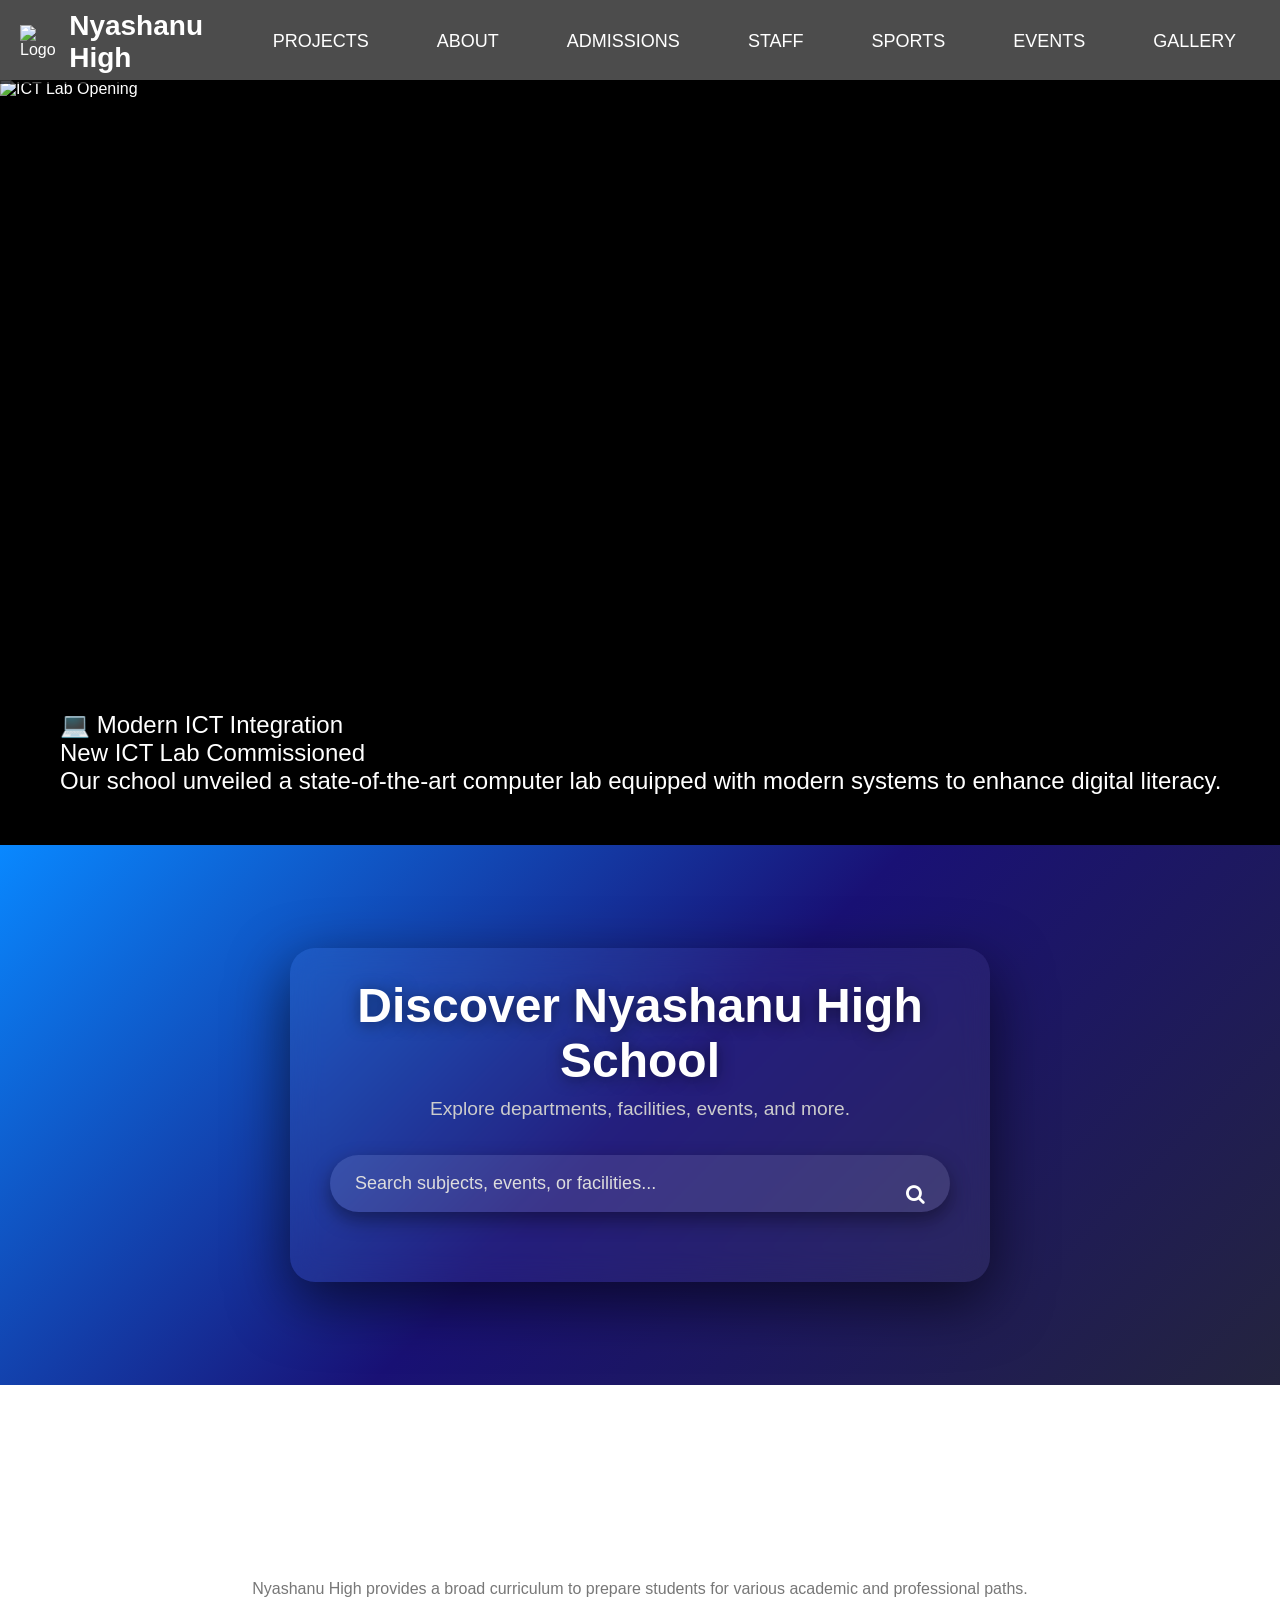
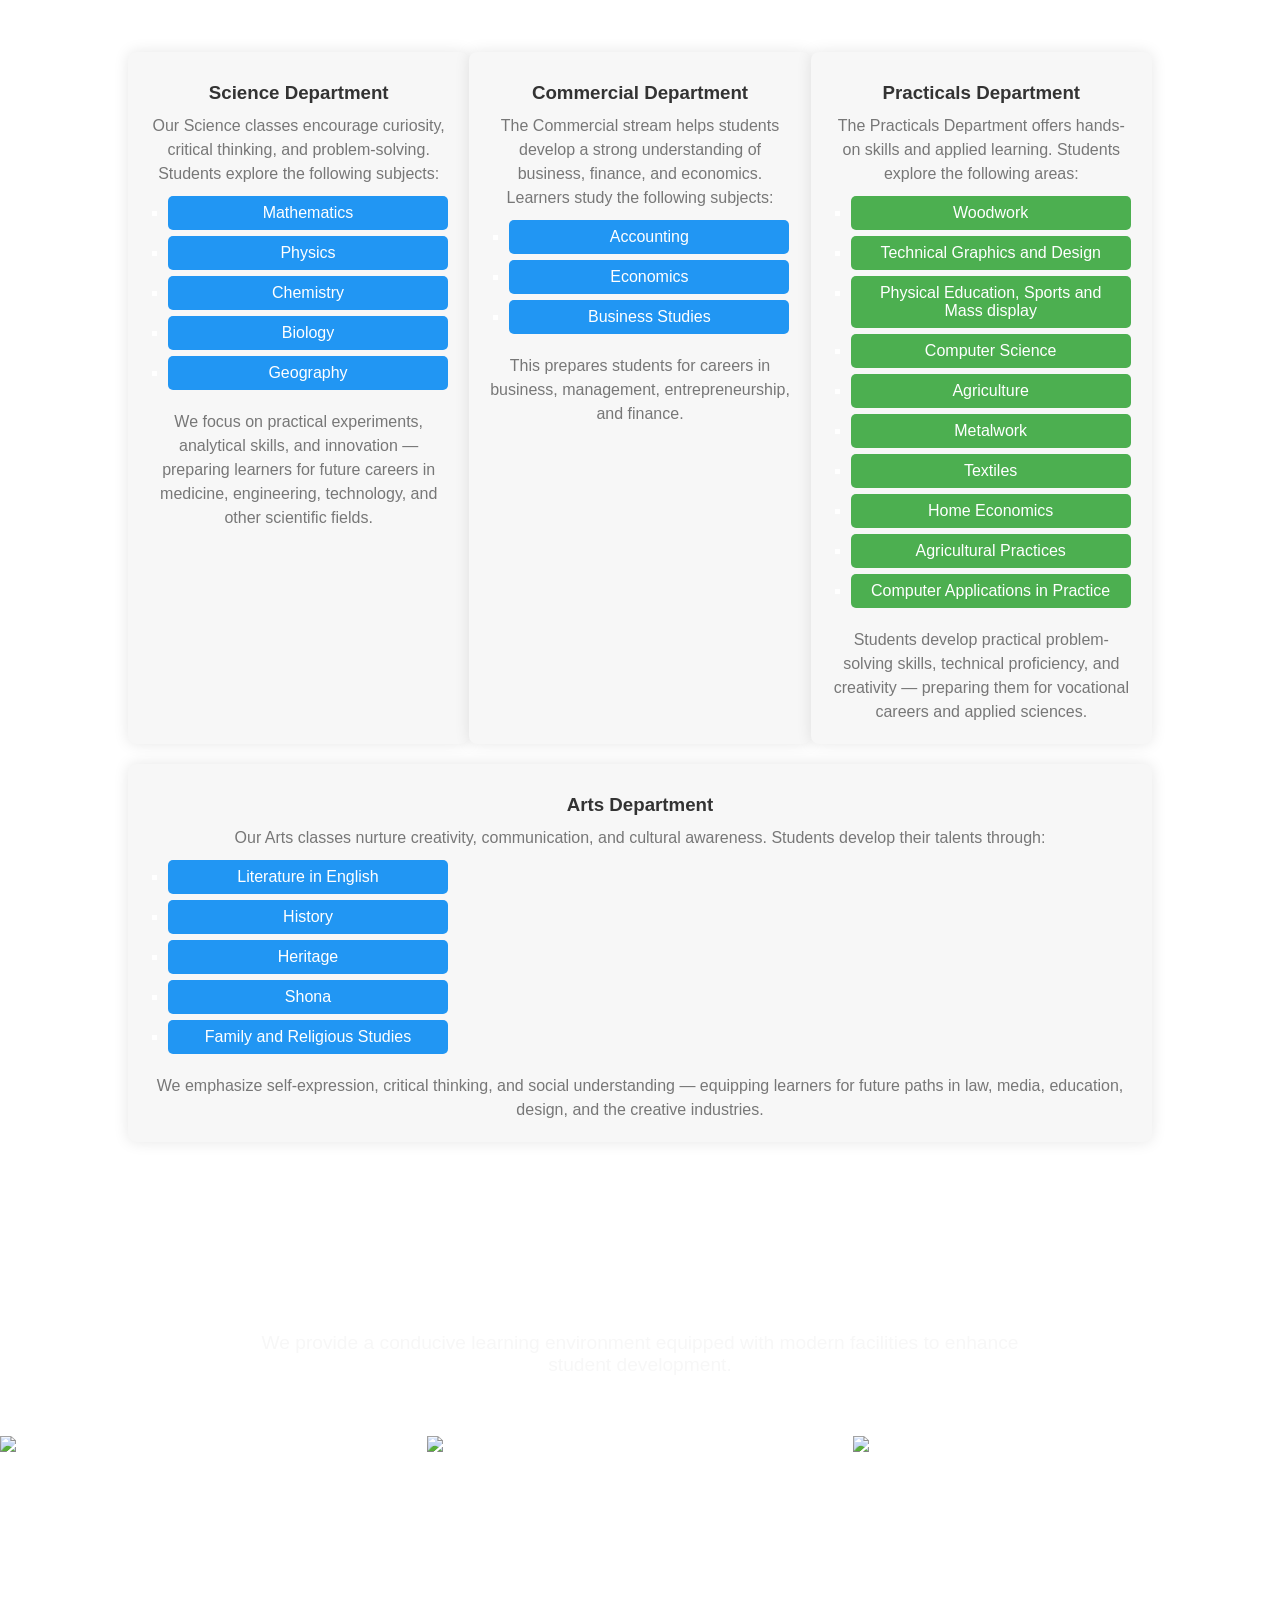
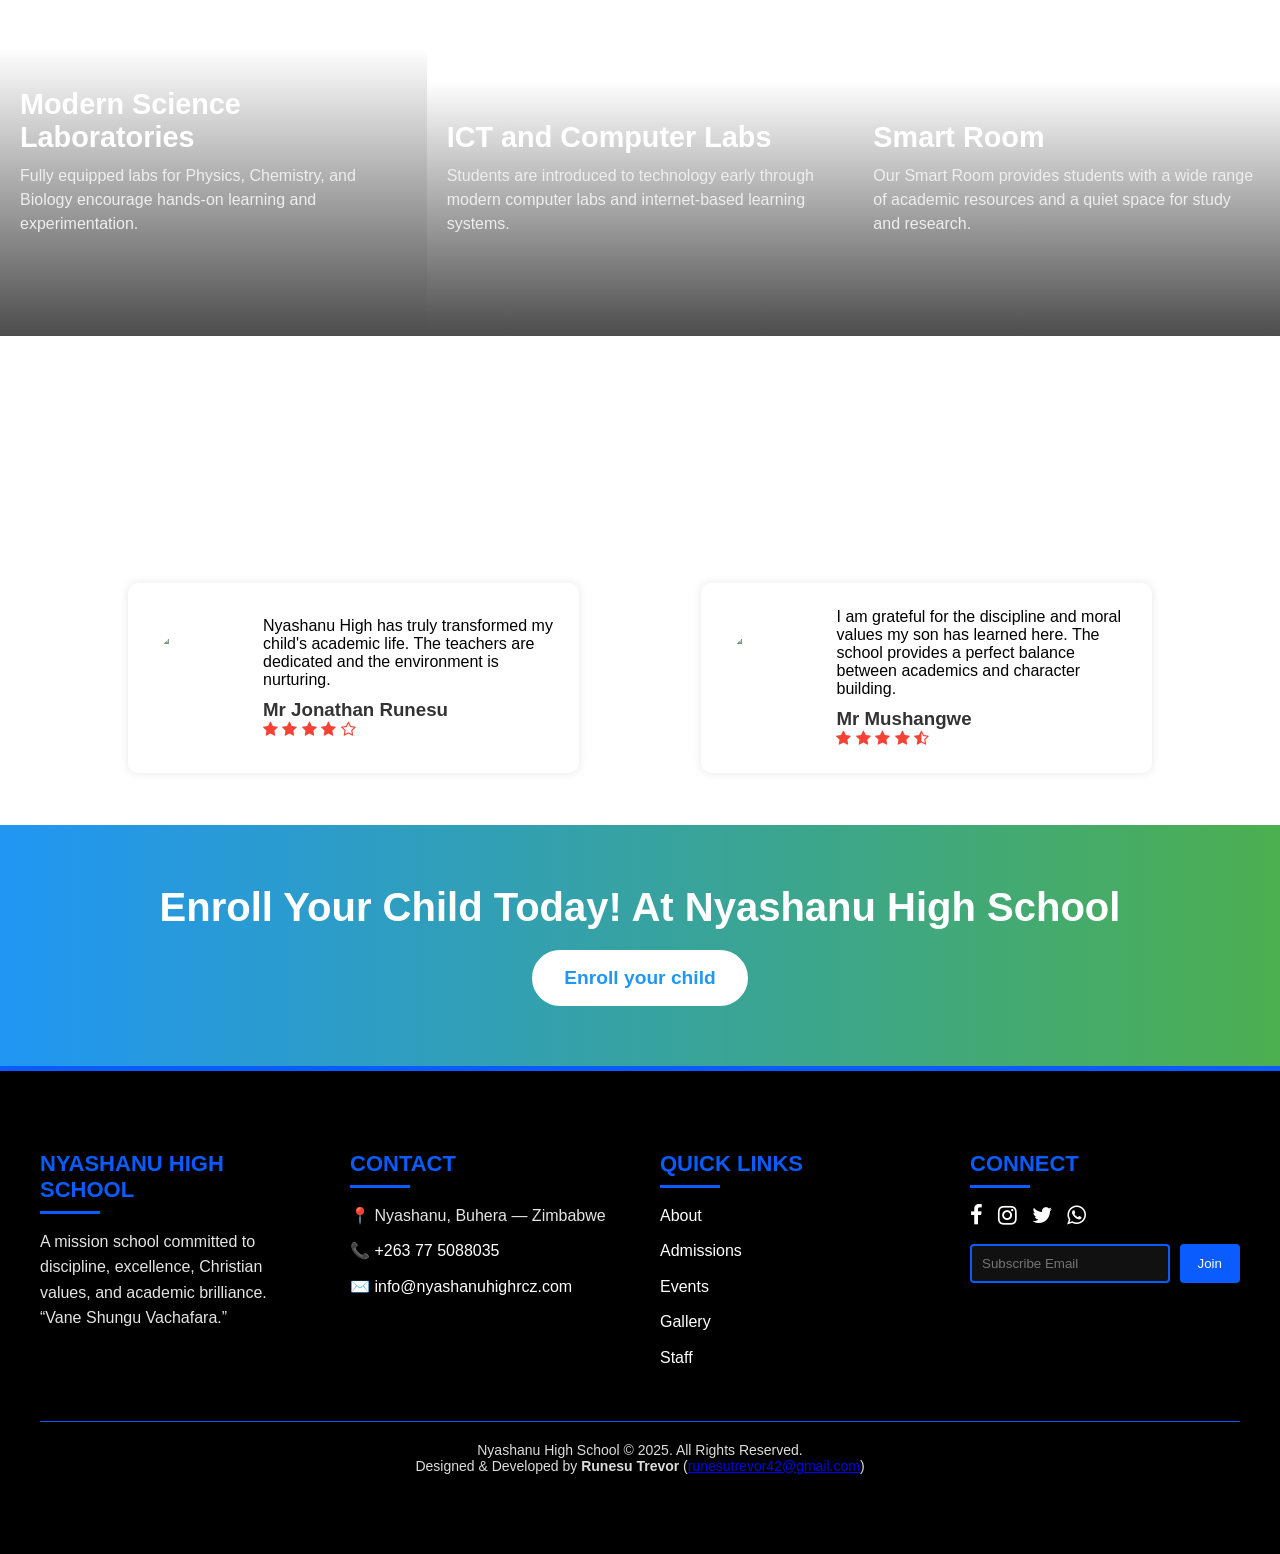
==== index.html @ 06a1375a "Rename Index.html to index.html" ====
<!DOCTYPE html>
<html>
<head>
    <meta name="viewport" content="width=device-width, initial-scale=1.0">
    <title>Nyashanu High School | Shaping Future Leaders</title> 
    <link rel="stylesheet" href="style.css">
    <link rel="stylesheet" href="https://stackpath.bootstrapcdn.com/font-awesome/4.7.0/css/font-awesome.min.css">
    <style>
        /* Navigation */
        nav {
            display: flex;
            align-items: center;
            justify-content: space-between;
            padding: 10px 20px;
            background: rgba(0,0,0,0.7);
            position: fixed;
            width: 100%;
            top: 0;
            z-index: 1000;
        }
        nav img {
            width: 50px;  /* smaller logo */
            height: auto;
            margin-right: 10px;
        }
        nav h3 {
            color: #fff;
            display: inline-block;
            margin: 0;
        }
        .nav-links ul {
            display: flex;
            list-style: none;
            margin: 0;
            padding: 0;
        }
        .nav-links ul li {
            position: relative;
            margin-left: 20px;
        }
        .nav-links ul li a {
            color: #fff;
            text-decoration: none;
            padding: 8px 12px;
            display: block;
        }
        .nav-links ul li .dropdown-menu {
            display: none;
            position: absolute;
            top: 100%;
            left: 0;
            background: #333;
            list-style: none;
            padding: 0;
            min-width: 180px;
            border-radius: 5px;
        }
        .nav-links ul li .dropdown-menu li a {
            padding: 10px;
        }
        .nav-links ul li:hover .dropdown-menu {
            display: block;
        }

        /* Subject lists styling */
        .subjects-list {
            list-style-type: square;
            padding-left: 20px;
            max-width: 300px;
            margin: 10px 0 20px 0;
            border-radius: 5px;
        }
        .subjects-list li {
            padding: 8px 12px;
            margin-bottom: 6px;
            border-radius: 5px;
            font-weight: 500;
            color: #fff;
        }
        .science-subjects li { background-color:  #2196F3; }
        .commercial-subjects li { background-color: #2196F3; }
        .arts-subjects li { background-color:  #2196F3; }
        .practicals-subjects li { background-color: #4CAF50; }

        /* Department columns styling */
        .row {
            display: flex;
            flex-wrap: wrap;
            justify-content: space-between;
        }
        .Department-col {
            flex: 1 1 30%;
            box-sizing: border-box;
            margin-bottom: 20px;
            padding: 20px;
            background-color: #f7f7f7;
            border-radius: 8px;
        }
        @media (max-width: 900px) {
            .Department-col {
                flex: 1 1 100%;
            }
        }

        /* Hero Slider */
   .hero-slider {
    position: relative;
    max-width: 100%;
    margin-top: 80px;
    height: 85vh;       /* reduced height */
    overflow: hidden;
}

.slide img { 
    width: 100%;
    height: 100%;         /* force uniform height */
    object-fit: cover;    /* crop nicely */
}

        .caption {
            font-size: x-large;
            position: absolute; 
            bottom: 40px; 
            left: 40px;
            background: rgba(0,0,0,0.5); 
            color: #fff; 
            padding: 10px 20px; 
            border-radius: 5px;
        }

        /* Events */
        .event { border-left: 4px solid #4CAF50; margin-bottom: 20px; padding-left: 15px; }
        .event h4 { color: #4CAF50; }

        /* Add spacing between slider and events */
        .slider-spacing { margin-top: 40px; }
/* Section Background */
.search-section {
    position: relative;
    min-height: 60vh;
    display: flex;
    align-items: center;
    justify-content: center;
    background: linear-gradient(135deg, #0988ff, #191175, #24243e);
    overflow: hidden;
}

/* Overlay Animations */
.search-overlay {
    position: absolute;
    top: 0; left: 0;
    width: 100%; height: 100%;
    background: url('https://images.unsplash.com/photo-1600181952031-49e8e5f9b1c7?auto=format&fit=crop&w=1650&q=80') center/cover no-repeat;
    opacity: 0.15;
    filter: blur(6px);
    z-index: 0;
}

/* Container */
.search-container {
    position: relative;
    z-index: 1;
    max-width: 700px;
    max-height: 500px;
    overflow: auto;
    width: 90%;
    padding: 30px 40px;
    background: rgba(255,255,255,0.05);
    border-radius: 25px;
    backdrop-filter: blur(15px);
    box-shadow: 0 20px 60px rgba(0,0,0,0.6);
    text-align: center;
    color: #fff;
    animation: fadeInUp 1s ease forwards;
}

/* Titles */
.search-container h1 {
    font-size: 3rem;
    margin-bottom: 10px;
    text-shadow: 0 2px 15px rgba(0,0,0,0.5);
}

.search-container .subtitle {
    font-size: 1.2rem;
    margin-bottom: 35px;
    color: #ccc;
}

/* Search Input */
.search-bar-wrapper {
    position: relative;
    margin-bottom: 20px;
}

.search-bar-wrapper input {
    width: 100%;
    padding: 18px 60px 18px 25px;
    border-radius: 50px;
    border: none;
    font-size: 18px;
    background: rgba(255,255,255,0.1);
    color: #fff;
    box-shadow: 0 8px 20px rgba(0,0,0,0.4);
    transition: all 0.3s ease;
}

.search-bar-wrapper input:focus {
    outline: none;
    background: rgba(255,255,255,0.2);
    box-shadow: 0 12px 30px rgba(0,0,0,0.6);
}

.search-bar-wrapper input::placeholder {
    color: #ddd;
}

.search-icon {
    position: absolute;
    right: 25px;
    top: 50%;
    transform: translateY(-50%);
    font-size: 20px;
    color: #fff;
    cursor: pointer;
    transition: transform 0.3s;
}

.search-icon:hover {
    transform: translateY(-50%) scale(1.2);
}

/* Results Cards */
.search-results {
    margin-top: 20px;
    text-align: left;
    position: relative;
    max-height: 400px;
    overflow-y: auto;
}

.search-result-item {
    padding: 20px;
    margin-bottom: 15px;
    border-radius: 20px;
    background: rgba(255,255,255,0.05);
    backdrop-filter: blur(10px);
    box-shadow: 0 10px 25px rgba(0,0,0,0.5);
    transition: transform 0.3s, box-shadow 0.3s;
    cursor: pointer;
}

.search-result-item:hover {
    transform: translateY(-5px);
    box-shadow: 0 15px 35px rgba(0,0,0,0.7);
}

.result-title {
    font-weight: 700;
    font-size: 18px;
    color: #fff;
}

.result-type {
    font-size: 12px;
    color: #aaa;
    margin-top: 4px;
}

.result-desc {
    font-size: 14px;
    color: #ccc;
    margin-top: 6px;
}

/* Buttons */
.search-actions {
    margin-top: 30px;
    display: flex;
    justify-content: center;
    gap: 25px;
}

.apply-btn, .vacancies-btn {
    padding: 15px 40px;
    border-radius: 50px;
    border: none;
    font-weight: 700;
    font-size: 16px;
    cursor: pointer;
    transition: all 0.3s ease;
    box-shadow: 0 6px 20px rgba(0,0,0,0.4);
}

.apply-btn {
    background: #4CAF50;
    color: #fff;
}

.apply-btn:hover {
    background: #45a049;
    transform: translateY(-3px);
}

.vacancies-btn {
    background: #2196F3;
    color: #fff;
}

.vacancies-btn:hover {
    background: #1976d2;
    transform: translateY(-3px);
}

/* Scrollbar */
.search-results::-webkit-scrollbar {
    width: 8px;
}

.search-results::-webkit-scrollbar-thumb {
    background-color: rgba(255,255,255,0.3);
    border-radius: 20px;
}

/* Animations */
@keyframes fadeInUp {
    from { opacity: 0; transform: translateY(40px); }
    to { opacity: 1; transform: translateY(0); }
}


    </style>
</head>
<body>
    <section class="header">
        <nav>
            <div style="display:flex;align-items:center;">
                <img src="pictures/oroginal logo.jpg" alt="Logo">
                <h3>Nyashanu High</h3>
            </div>
            <div class="nav-links" id="navLinks">
                <i class="fa fa-times" onclick="hideMenu()"></i>
                <ul>
                    <li class="dropdown">
                        <a href="projects.html">PROJECTS</a>
                        <ul class="dropdown-menu">
                            <li><a href="#">Science Projects</a></li>
                            <li><a href="#">I.C.T Project</a></li>
                            <li><a href="#">Community Work</a></li>
                        </ul>
                    </li>
                    <li><a href="About.html">ABOUT</a></li>
                    <li class="dropdown">
                        <a href="#">ADMISSIONS</a>
                        <ul class="dropdown-menu">
                            <li><a href="ENROLL CHILD.html">Enroll</a></li>
                            <li><a href="#">Fee Structure</a></li>
                            <li><a href="#">Requirements</a></li>
                        </ul>
                    </li>
                    <li><a href="staff.html">STAFF</a></li>
                    <li class="dropdown">
                        <a href="sports.html">SPORTS</a>
                        <ul class="dropdown-menu">
                            <li><a href="#">Soccer</a></li>
                            <li><a href="#">Athletics</a></li>
                            <li><a href="#">Volleyball</a></li>
                        </ul>
                    </li>
                    <li><a href="events.html">EVENTS</a></li>
                    <li><a href="gallery.html">GALLERY</a></li>
                    
                </ul>
            </div>
            <i class="fa fa-bars" onclick="showMenu()"></i>
        </nav>

        <!-- Hero Slider -->
        <section class="hero-slider">
          <div class="slide fade">
            <img src="pictures/210880.jpg" alt="ICT Lab Opening">
            <div class="caption">💻 Modern ICT Integration<br>New ICT Lab Commissioned
            <p>Our school unveiled a state-of-the-art computer lab equipped with modern systems to enhance digital literacy.</p></div>
          </div>
          <div class="slide fade">
            <img src="pictures/20230517_085732.jpg" alt="Sports Day">
            <div class="caption">⚽ Interhouse Sports — House Green Wins Wins!
                 <p>Congratulations to our athletes and staff for participating !</p>
            </div>
          </div>
          <div class="slide fade">
            <img src="pictures/Mrs Mudzokora.jpg" alt="Smart Room">
            <div class="caption">📚 Top Students Shine in 2025 ZIMSEC Results
                <p>We celebrate outstanding academic results with a 100% pass rate at A-Level. Well done to our students,teachers and parents !</p>
            </div>
          </div>
        </section>
        <!-- Search Section -->
<section class="search-section">
  <div class="search-overlay"></div>
  <div class="search-container">
    <h1>Discover Nyashanu High School</h1>
    <p class="subtitle">Explore departments, facilities, events, and more.</p>

    <div class="search-bar-wrapper">
      <input type="text" id="searchInput" placeholder="Search subjects, events, or facilities...">
      <i class="fa fa-search search-icon"></i>
      <div id="searchResults" class="search-results"></div>
    </div>
  </div>
</section>





        <!-- Spacer to remove black gap -->
        <div class="slider-spacing"></div>

        <script>
            let slideIndex = 0;
            showSlides();
            function showSlides() {
                let slides = document.getElementsByClassName("slide");
                for (let i = 0; i < slides.length; i++) { slides[i].style.display = "none"; }
                slideIndex++;
                if (slideIndex > slides.length) { slideIndex = 1 }
                slides[slideIndex - 1].style.display = "block";
                setTimeout(showSlides, 4000);
            }
        </script>

        <script>
            var navLinks = document.getElementById("navLinks");
            function showMenu(){ navLinks.style.right = "0"; }
            function hideMenu(){ navLinks.style.right = "-200px"; }
        </script>
    </section>
<!-- Departments Section -->
    <section class="Departments">
        <h1>Our Academic Departments</h1>
        <p>Nyashanu High provides a broad curriculum to prepare students for various academic and professional paths.</p>

        <div class="row">
            <div class="Department-col">
                <h3>Science Department</h3>
                <p>Our Science classes encourage curiosity, critical thinking, and problem-solving. Students explore the following subjects:</p>
                <ul class="subjects-list science-subjects">
                    <li>Mathematics</li>
                    <li>Physics</li>
                    <li>Chemistry</li>
                    <li>Biology</li>
                    <li>Geography</li>
                </ul>
                <p>We focus on practical experiments, analytical skills, and innovation — preparing learners for future careers in medicine, engineering, technology, and other scientific fields.</p>
            </div>

            <div class="Department-col">
                <h3>Commercial Department</h3>
                <p>The Commercial stream helps students develop a strong understanding of business, finance, and economics. Learners study the following subjects:</p>
                <ul class="subjects-list commercial-subjects">
                    <li>Accounting</li>
                    <li>Economics</li>
                    <li>Business Studies</li>
                </ul>
                <p>This prepares students for careers in business, management, entrepreneurship, and finance.</p>
            </div>                 
 <div class="Department-col">
                <h3>Practicals Department</h3>
                <p>The Practicals Department offers hands-on skills and applied learning. Students explore the following areas:</p>
                <ul class="subjects-list practicals-subjects">
                    <li>Woodwork</li>
                    <li>Technical Graphics and Design</li>
                    <li>Physical Education, Sports and Mass display</li>
                    <li>Computer Science</li>
                    <li>Agriculture</li>
                    <li>Metalwork</li>
                    <li>Textiles</li>
                    <li>Home Economics</li>
                    <li>Agricultural Practices</li>
                    <li>Computer Applications in Practice</li>
                </ul>
                <p>Students develop practical problem-solving skills, technical proficiency, and creativity — preparing them for vocational careers and applied sciences.</p>
            </div>
            <div class="Department-col">
                <h3>Arts Department</h3>
                <p>Our Arts classes nurture creativity, communication, and cultural awareness. Students develop their talents through:</p>
                <ul class="subjects-list arts-subjects">
                    <li>Literature in English</li>
                    <li>History</li>
                    <li>Heritage</li>
                    <li>Shona</li>
                    <li>Family and Religious Studies</li>
                </ul>
                <p>We emphasize self-expression, critical thinking, and social understanding — equipping learners for future paths in law, media, education, design, and the creative industries.</p>
            </div>
        </div>
    </section>

    <!-- Facilities Section -->
    <section class="facilities">
      <h1>Our Facilities</h1>
      <p>We provide a conducive learning environment equipped with modern facilities to enhance student development.</p>

      <div class="facility-grid">
        <div class="facility">
          <img src="pictures/WhatsApp Image 2025-11-27 at 13.14.08_5839f782.jpg" alt="Science Labs">
          <div class="facility-text">
            <h3>Modern Science Laboratories</h3>
            <p>Fully equipped labs for Physics, Chemistry, and Biology encourage hands-on learning and experimentation.</p>
          </div>
        </div>

        <div class="facility">
          <img src="pictures/20251023_170217.jpg" alt="ICT Labs">
          <div class="facility-text">
            <h3>ICT and Computer Labs</h3>
            <p>Students are introduced to technology early through modern computer labs and internet-based learning systems.</p>
          </div>
        </div>

        <div class="facility">
          <img src="pictures/smart room.jpg" alt="Smart Room">
          <div class="facility-text">
            <h3>Smart Room</h3>
            <p>Our Smart Room provides students with a wide range of academic resources and a quiet space for study and research.</p>
          </div>
        </div>
      </div>
    </section>

    <!-- Testimonials Section -->
    <section class="testimonials">
        <h1>What our parents say</h1>
        <p>Our commitment to excellence is reflected in the satisfaction of our parents and students.</p>

        <div class="row">
            <div class="testimonial-col">
                <img src="pictures/510530096_3866710070138987_8743195139986022761_n.jpg" alt="Parent Testimonial">
                <div>
                    <p>Nyashanu High has truly transformed my child's academic life. The teachers are dedicated and the environment is nurturing.</p>
                    <h3>Mr Jonathan Runesu</h3>
                    <i class="fa fa-star"></i>
                    <i class="fa fa-star"></i>
                    <i class="fa fa-star"></i>
                    <i class="fa fa-star"></i>
                    <i class="fa fa-star-o"></i>
                </div>
            </div>
            <div class="testimonial-col">
                <img src="pictures/20230523_153232.jpg" alt="Parent Testimonial">
                <div>
                    <p>I am grateful for the discipline and moral values my son has learned here. The school provides a perfect balance between academics and character building.</p>
                    <h3>Mr Mushangwe</h3>
                    <i class="fa fa-star"></i>
                    <i class="fa fa-star"></i>
                    <i class="fa fa-star"></i>
                    <i class="fa fa-star"></i>
                    <i class="fa fa-star-half-o"></i>
                </div>
            </div>
        </div>
    </section>

<!-- Call to Action -->
<section class="cta">
    <h1>Enroll Your Child Today! At Nyashanu High School</h1>
    <a href="ENROLL CHILD.html" class="hero-btn">Enroll your child</a>
</section>
<footer class="nhs-footer">
  <div class="footer-grid">
    
    <!-- About -->
    <div class="footer-section">
      <h3>NYASHANU HIGH SCHOOL</h3>
      <p>
        A mission school committed to discipline, excellence, Christian values, and academic brilliance.  
        “Vane Shungu Vachafara.”
      </p>
    </div>

    <!-- Contact -->
    <div class="footer-section">
      <h3>CONTACT</h3>
      <ul>
        <li>📍 Nyashanu, Buhera — Zimbabwe</li>

        <!-- Click-to-call number -->
        <li>📞 <a href="tel:+263775088035">+263 77 5088035</a></li>

        <!-- Click-to-email -->
        <li>✉️ <a href="mailto:info@nyashanuhighrcz.com">info@nyashanuhighrcz.com</a></li>
      </ul>
    </div>

    <!-- Links -->
    <div class="footer-section">
      <h3>QUICK LINKS</h3>
      <ul>
        <li><a href="About.html">About</a></li>
        <li><a href="ENROLL CHILD.html">Admissions</a></li>
        <li><a href="events.html">Events</a></li>
        <li><a href="gallery.html">Gallery</a></li>
        <li><a href="staff.html">Staff</a></li>
      </ul>
    </div>

    <!-- Social & Newsletter -->
    <div class="footer-section">
      <h3>CONNECT</h3>
      <div class="footer-icons">

        <!-- Replace # with actual URLs -->
        <a href="https://facebook.com"><i class="fa fa-facebook"></i></a>
        <a href="https://instagram.com"><i class="fa fa-instagram"></i></a>
        <a href="https://twitter.com"><i class="fa fa-twitter"></i></a>

        <!-- WhatsApp Click to Chat -->
        <a href="https://wa.me/263775088035"><i class="fa fa-whatsapp"></i></a>
      </div>

      <form class="newsletter">
        <input type="email" placeholder="Subscribe Email">
        <button>Join</button>
      </form>
    </div>

  </div>

<div class="footer-bottom">
  <p>
    Nyashanu High School &copy; 2025. All Rights Reserved.<br>
    Designed & Developed by <strong>Runesu Trevor</strong>
    (<a href="mailto:runesutrevor42@gmail.com">runesutrevor42@gmail.com</a>)
  </p>
</div>

</footer>

<script>
window.addEventListener("scroll", function () {
    const nav = document.querySelector("nav");
    const deptSection = document.querySelector(".Departments");
    const deptTop = deptSection.offsetTop;

    if (window.scrollY > deptTop - 150) {
        nav.classList.add("hide-nav");
    } else {
        nav.classList.remove("hide-nav");
    }
});
</script>
<script>
const data = [
  {title: "Science Department", type:"Department", desc:"Mathematics, Physics, Chemistry, Biology, Computer Science"},
  {title: "Commercial Department", type:"Department", desc:"Accounting, Economics, Business Studies"},
  {title: "Arts Department", type:"Department", desc:"Literature, History, Shona, Family & Religious Studies"},
  {title: "Practical Department", type:"Department", desc:"Woodwork, Metalwork, Textiles, Home Economics, Agriculture"},
  {title: "ICT Lab", type:"Facility", desc:"Modern computer lab with internet access."},
  {title: "Science Labs", type:"Facility", desc:"Physics, Chemistry, Biology labs for experiments."},
  {title: "Smart Room", type:"Facility", desc:"Study space with advanced learning resources."},
  {title: "Sports Day Awards", type:"Event", desc:"Annual sports competition and achievements."},
  {title: "Top Students 2024", type:"Event", desc:"Celebrating outstanding academic results."}
];

const searchInput = document.getElementById('searchInput');
const searchResults = document.getElementById('searchResults');

searchInput.addEventListener('input', () => {
  const query = searchInput.value.toLowerCase();
  searchResults.innerHTML = '';
  if(!query) return;

  const filtered = data.filter(item => 
    item.title.toLowerCase().includes(query) || item.desc.toLowerCase().includes(query)
  );

  filtered.forEach(item => {
    const div = document.createElement('div');
    div.classList.add('search-result-item');
    div.innerHTML = `
      <div class="result-title">${item.title}</div>
      <div class="result-type">${item.type}</div>
      <div class="result-desc">${item.desc}</div>
    `;
    searchResults.appendChild(div);
  });
});
</script>
</body>
</html>
---- style.css ----
* {
    margin: 0;
    padding: 0;
    box-sizing: border-box;
}

body {
  font-family: 'Poppins', sans-serif;
  color: #ffffff;
  margin: 0;
  min-height: 100vh;

  /* Background settings */
  background-image:url(pictures/137962.jpg); /* Change this URL */
  background-size: cover;        /* Make it cover the full screen */
  background-position: center;   /* Center the image */
  background-repeat: no-repeat;  /* Don’t tile it */
  background-attachment: fixed;  /* Keep it static while scrolling */
}



/* === HEADER SECTION === */
.header{
    min-height: 100vh;
    width: 100%;
    background: #000; /* dynamic gradient colors: black, blue, white */
    background-position: center;
    background-size: cover;
    position: relative;
}
/* === NAVIGATION === */

nav{
    display: flex;
    padding: 2% 6%;
    justify-content: space-between;
    align-items: center;
}
nav img {
    height: 50px;          /* Adjust as needed */
    width: auto;           /* Maintain aspect ratio */
    vertical-align: middle; /* Align with the text */
    margin-right: 10px;    /* Space between logo and text */
}
nav h3 {
    display: inline-block;
    vertical-align: middle;
    font-size: 28px;        /* Adjust if needed */
    margin: 0;
    color: #fff;            /* Keep text readable */
}

.logo {
    color: #ffffff;
    font-family: 'Arial', sans-serif; /* fallback added */
    font-style: normal;
    font-size: 25px;
    position: absolute;
}

.nav-links {
    flex: 1;
    text-align: right;
}
/* DROPDOWN BASE */
.nav-links ul li {
    position: relative;
}

.dropdown-menu {
    display: none;
    position: absolute;
    top: 40px;
    left: 0;
    background: rgba(0,0,0,0.8);
    backdrop-filter: blur(5px);
    padding: 10px 0;
    border-radius: 8px;
    min-width: 180px;
    z-index: 9999;
}

/* DROPDOWN ITEMS */
.dropdown-menu li {
    display: block;
    padding: 0;
}

.dropdown-menu li a {
    display: block;
    padding: 10px 20px;
    font-size: 16px;
    color: #fff;
    text-align: left;
    white-space: nowrap;
}

.dropdown-menu li a:hover {
    background: #1a0172d3;
    color: #000;
}

/* SHOW DROPDOWN ON HOVER */
.dropdown:hover .dropdown-menu {
    display: block;
}

/* MOBILE: dropdown stays hidden until click */
@media(max-width: 700px) {
    .dropdown-menu {
        position: relative;
        top: 0;
        background: #222;
        padding-left: 20px;
    }
}
nav {
    position: sticky;
    top: 0;
    background: rgba(0,0,0,0.8);
    z-index: 999;
}

.nav-links ul li {
    list-style: none;
    display: inline-block;
    padding: 8px 12px;
    position: relative;
}

.nav-links ul li a {
   color: #fff;
    text-decoration: none;
    font-size: 18px;
    font-weight: 500;
    transition: color 0.3s ease;
}

.nav-links ul li a:hover {
    color: #f4b400;
}

.nav-links ul li::after {
    content: '';
    width: 0%;
    height: 2px;
    background: #f4b400;
    display: block;
    margin: auto;
    transition: 0.5s;
}

.nav-links ul li:hover::after {
    width: 100%;
}
nav .fa {
    display: none;
}
.search-section {
  display: flex;
  justify-content: space-between;
  align-items: center;
  background-color: #0277FF;  /* bright blue */
  color: white;
  padding: 20px 40px;
  font-family: 'Arial', sans-serif;
  flex-wrap: wrap;
  gap: 10px;
}

.search-container {
  flex: 1 1 60%;
  max-width: 70%;
}

.search-container h2 {
  font-size: 2rem;
  margin-bottom: 10px;
  font-weight: 900;
}

.search-bar {
  display: flex;
  max-width: 100%;
  margin-bottom: 12px;
}

.search-bar input[type="text"] {
  flex-grow: 1;
  padding: 12px 15px;
  font-size: 1rem;
  border: none;
  border-radius: 3px 0 0 3px;
  outline: none;
}

.search-bar button {
  background-color: #004B9F; /* darker blue */
  color: white;
  border: none;
  padding: 12px 20px;
  cursor: pointer;
  border-radius: 0 3px 3px 0;
  font-weight: 600;
  transition: background-color 0.3s ease;
}

.search-bar button:hover {
  background-color: #00306B;
}

.search-links a {
  color: white;
  margin-right: 20px;
  text-decoration: underline;
  font-weight: 500;
  cursor: pointer;
}

.search-links a strong {
  font-weight: 700;
}

.search-apply-vacancies {
  display: flex;
  flex-direction: column;
  gap: 12px;
  align-items: flex-end;
  min-width: 150px;
}

.apply-btn, .vacancies-btn {
  padding: 10px 20px;
  font-weight: 700;
  border-radius: 5px;
  cursor: pointer;
  border: none;
  transition: background-color 0.3s ease;
}

.apply-btn {
  background-color: #0066FF;
  color: white;
}

.apply-btn:hover {
  background-color: #004BBB;
}

.vacancies-btn {
  background-color: white;
  color: #333;
  font-weight: 700;
}

.vacancies-btn:hover {
  background-color: #eaeaea;
}

/* Responsive adjustments */
@media (max-width: 768px) {
  .search-section {
    flex-direction: column;
    align-items: flex-start;
  }
  .search-container {
    max-width: 100%;
  }
  .search-apply-vacancies {
    flex-direction: row;
    width: 100%;
    justify-content: flex-start;
    gap: 10px;
    margin-top: 10px;
  }
  .apply-btn, .vacancies-btn {
    flex-grow: 1;
  }
}

/* === HERO / INTRO SECTION === */

.text-box {
      width: 90%;
    color: #fff;
    position: absolute;
    top: 50%;
    left: 50%;
    transform: translate(-50%, -50%);
    text-align: center
}
.text-box h1 {
    font-size: clamp(28px, 5vw, 58px); /* Smoothly scales from 28px to 58px */
}

.text-box p {
    font-size: clamp(16px, 2.5vw, 22px); /* Smooth scaling for paragraphs */
}
.hero-btn {
    display: inline-block;
    text-decoration: none;
    color: #fff;
    border: 2px solid #fff;
    padding: 12px 34px;
    font-size: 16px;
     border-radius: 5px;
    background: transparent;
    position: relative;
    cursor: pointer;
     transition: 0.4s;
}

.hero-btn:hover {
    background: #f4b400;
    border-color: #f4b400;
    color: #000;
}
/* === RESPONSIVE NAV === */

@media(max-width: 700px){
    .text-box h1{
        font-size: 28px;
    }

    .nav-links ul li {
        display: block;
    }

    .nav-links {
        position: absolute;
        background: #333;
        height: 100vh;
        width: 200px;
        top: 0;
        right: -200px;
        text-align: left;
        z-index: 2;
        transition: 0.5s;
        padding-top: 60px;

    }
   nav .fa{
        display: block;
        color: #fff;
        margin: 10px;
        font-size: 22px;
        cursor: pointer;
}
.nav-links ul{
     padding: 30px;
}

    .nav-links.active {
        right: 0;
    }
}

/* === DEPARTMENTS SECTION === */
.Departments{
    width: 80%;
    margin: auto;
    text-align: center;
    padding-top: 100px;
}

.Departments h1{
    font-size: 36px;
    font-weight: 600;
    color: #ffffff;
}

.Departments p{
    color: #777;
    font-size: 16px;
    line-height: 24px;
    margin-top: 10px;
}

.row {
    margin-top: 5%;
    display: flex;
    justify-content: space-between;
    flex-wrap: wrap;
}

.Department-col{
   flex-basis: 31%;
    background: #fff;
    border-radius: 10px;
    margin-bottom: 5%;
    padding: 20px 15px;
    box-shadow: 0 0 15px rgba(0, 0, 0, 0.1);
    transition: 0.5s;
}

.Department-col h3{
   text-align: center;
    color: #333;
    margin: 10px 0;
}

.Department-col:hover{
transform: translateY(-10px);
    box-shadow: 0 0 20px rgba(0, 0, 0, 0.2);
}

@media (max-width: 700px) {
    .row {
        flex-direction: column;
    }
}
/* === CLASSES / BOARDING SECTION === */
.Classes{
    width: 80%;
    margin: auto;
    text-align: center;
    padding-top: 50px;
}

.Classes-col {
    flex-basis: 32%;
    border-radius: 10px;
    margin-bottom: 30px;
    position: relative;
    overflow: hidden;
}

.Classes-col img {
     width: 100%;
     height: 100%;
    display: flexbox;
    border-radius: 20px;
}

.layer {
    height: 100%;
    width: 100%;
    position: absolute;
    top: 0;
    left: 0;
    transition: 0.5s;
}

.layer:hover {
    background: rgba(244, 180, 0, 0.7);
}

.layer h3 {
     width: 100%;
    color: #fff;
    font-size: 26px;
    font-weight: 600;
    bottom: 0;
    left: 50%;
    transform: translateX(-50%);
    position: absolute;
    opacity: 0;
    transition: 0.5s;
}

.layer:hover h3 {
    bottom: 45%;
    opacity: 1;
}
/* === FACILITIES SECTION === */
/* ====== FACILITIES SECTION ====== */
.facilities {
  width: 100%;
  padding: 100px 0 50px 0;
  text-align: center;
}

.facilities h1 {
  font-size: 3rem;
  color: #ffffff;
  margin-bottom: 15px;
  letter-spacing: 1px;
}

.facilities p {
  color: #f7f7f7;
  font-size: 1.2rem;
  max-width: 800px;
  margin: 0 auto 60px auto;
}

/* Grid Layout */
.facility-grid {
  display: grid;
  grid-template-columns: repeat(auto-fit, minmax(350px, 1fr));
  gap: 0; /* remove gaps for seamless look */
  width: 100%;
}

/* Each facility image fills the screen width */
.facility {
  position: relative;
  overflow: hidden;
}

.facility img {
  width: 100%;
  height: 500px;
  object-fit: cover;
  display: block;
  filter: brightness(100%);
  transition: transform 0.8s ease, filter 0.5s ease;
}

/* Zoom and brighten on hover */
.facility:hover img {
  transform: scale(1.05);
  filter: brightness(85%);
}

/* Text overlay */
.facility-text {
  position: absolute;
  bottom: 0;
  left: 0;
  right: 0;
  padding: 40px 20px;
  background: linear-gradient(to top, rgba(0,0,0,0.7), rgba(0,0,0,0));
  color: white;
  text-align: left;
}

.facility-text h3 {
  font-size: 1.8rem;
  margin-bottom: 10px;
  font-weight: 700;
}

.facility-text p {
  font-size: 1rem;
  color: #eee;
  line-height: 1.5;
}

/* Responsive height */
@media (max-width: 768px) {
  .facility img {
    height: 350px;
  }
  .facility-text {
    padding: 25px 15px;
  }
}

/* === TESTIMONIALS === */
.testimonials {
    width: 80%;
    margin: auto;
    padding-top: 100px;
    text-align: center;
}

.testimonial-col {
   flex-basis: 44%;
    border-radius: 10px;
    margin-bottom: 5%;
    text-align: left;
    background: #fff;
    padding: 25px;
    box-shadow: 0 0 10px rgba(0,0,0,0.1);
    display: flex;
    align-items: center;
    transition: 0.4s;
}
.testimonial-col:hover{
    transform: translateY(-10px);
}
.testimonial-col img {
     height: 100px;
    margin-right: 30px;
    border-radius: 50%;
}

.testimonial-col p {
    padding: 0;
    color: #000;
}

.testimonial-col h3 {
     margin-top: 10px;
    color: #333;
    text-align: left;
}
.testimonial-col .fa{
    color: #f44336;
}

@media (max-width: 700px) {
    .testimonial-col {
        flex-direction: column;
        align-items: flex-start;
    }

    .testimonial-col img {
        margin-right: 15px;
        margin-bottom: 10px;
    }
}
/* === CALL TO ACTION === */
/* Full-width call-to-action section */
.cta {
    width: 100vw;              /* full viewport width */
    margin-left: calc(-50vw + 50%); /* removes container padding if any */
    background: linear-gradient(90deg, #2196F3, #4CAF50); /* blue to green gradient */
    color: #fff;
    text-align: center;
    padding: 60px 20px;
    box-sizing: border-box;
}

.cta h1 {
    font-size: 2.5em;
    margin-bottom: 20px;
}
.cta-button {
    font-size: 1.2rem; /* relative to root font-size */
    padding: 1rem 2rem;
}

.cta .hero-btn {
    background-color: #fff;
    color: #2196F3;
    padding: 15px 30px;
    border-radius: 30px;
    font-size: 1.2em;
    text-decoration: none;
    font-weight: bold;
    transition: all 0.3s ease;
}

.cta .hero-btn:hover {
    background-color: #f0f0f0;
    transform: translateY(-3px);
}


/* === FOOTER === */
.footer,
.footera {
    width: 100%;
    background: #111;
    color: #fff;
    text-align: center;
    padding: 40px 0;
}

.footer h4,
.footera h4 {
   font-size: 22px;
    margin-bottom: 20px;
    font-weight: 600;
}

.footera h4 {
    font-family: 'Times New Roman', serif;
}
.footer p {
    color: #bbb;
    font-size: 15px;
    line-height: 1.6;
    margin-bottom: 15px;
}
.icons .fa {
    color: #1000f4;
    margin: 0 10px;
    cursor: pointer;
    transition: 0.3s;
}

.icons .fa:hover {
    color: #fff;
}

.footer p:last-child {
    font-size: 14px;
    margin-top: 10px;
    color: #777;
}

/* === RESPONSIVENESS === */
@media (max-width: 700px) {
    .row {
        flex-direction: column;
    }

    .testimonial-col {
        flex-direction: column;
        align-items: center;
        text-align: center;
    }

    .testimonial-col img {
        margin: 0 0 15px 0;
    }
}

/*****ABOUT PAGE*****/
.sub-header {
  font-family: 'Poppins', sans-serif;
  height: 50vh;
  background: linear-gradient(rgba(0, 0, 0, 0.6), rgba(0, 0, 0, 0.6)), 
              url() center/cover no-repeat;
  color: #fff;
  text-align: center;
  display: flex;
  flex-direction: column;
  justify-content: center;
}

.sub-header h1 {
    font-size: 42px;
  font-weight: 700;
  margin: 0;
  letter-spacing: 1px;
}

/* About content */
.about-us {
  width: 85%;
  margin: 80px auto;
  display: flex;
  flex-wrap: wrap;
  align-items: center;
  justify-content: space-between;
}

.about-col {
  flex-basis: 48%;
  margin-bottom: 30px;
}

.about-col h1 {
  font-size: 32px;
  color: #ffffff;
  margin-bottom: 15px;
}

.about-col p {
  font-size: 17px;
  color: #dcd7d7;
  line-height: 1.7;
}
.about-col img {
   width: 50%;
  border-radius: 10px;
  box-shadow: 0 0 10px rgba(0,0,0,0.2);
}

.about-btn {
  display: inline-block;
  margin-top: 20px;
  text-decoration: none;
  background: #f4b400;
  color: #000;
  padding: 12px 28px;
  border-radius: 5px;
  transition: 0.3s;
}

.about-btn:hover {
  background: #000;
  color: #fff;
}
/* Responsive */
@media (max-width: 768px) {
  .about-us {
    flex-direction: column;
    text-align: center;
  }
  .about-col {
    flex-basis: 100%;
  }
}

.red-btn {
     font-family: 'Poppins', sans-serif;
  border: 1px solid #f44336;
  background: transparent;
  color: #f44336;
}

.red-btn:hover {
  background: #f44336;
  color: #fff;
}

.enroll-form {
  width: 80%;
  margin: auto;
  padding: 50px 0;
}

.enroll-form form {
  display: flex;
  flex-direction: column;
}

.enroll-form input, .enroll-form select, .enroll-form textarea {
  margin: 10px 0;
  padding: 12px;
  border: 1px solid #ccc;
  border-radius: 5px;
  font-size: 16px;
}

.enroll-form button {
  margin-top: 20px;
}

/* ===== NEW GLOBAL STYLES ===== */
.page-section {
  width: 85%;
  margin: 80px auto;
  text-align: center;
}

.page-section h1 {
  font-size: 36px;
  color: #333;
  margin-bottom: 30px;
}

.page-section p {
  color: #555;
  font-size: 17px;
  line-height: 1.7;
  margin-bottom: 40px;
}

/* ===== GALLERY ===== */
.gallery-grid {
  display: grid;
  grid-template-columns: repeat(auto-fit, minmax(280px, 1fr));
  gap: 20px;
}

.gallery-grid img {
  width: 100%;
  border-radius: 10px;
  transition: 0.4s ease;
  box-shadow: 0 4px 8px rgba(0,0,0,0.2);
}

.gallery-grid img:hover {
  transform: scale(1.05);
}

/* ===== EVENTS ===== */
.event-card {
  background: #fff;
  padding: 20px;
  border-radius: 10px;
  box-shadow: 0 4px 10px rgba(0,0,0,0.1);
  text-align: left;
  margin-bottom: 30px;
}

.event-card h3 {
  color: #f4b400;
  margin-bottom: 10px;
}
/* ===== BLOG / NEWS ===== */
.blog-container {
  display: grid;
  grid-template-columns: repeat(auto-fit, minmax(300px, 1fr));
  gap: 25px;
}

.blog-card {
  background: #fff;
  border-radius: 10px;
  padding: 15px;
  text-align: left;
  box-shadow: 0 4px 10px rgba(0,0,0,0.1);
}

.blog-card img {
  width: 100%;
  border-radius: 10px;
  margin-bottom: 15px;
}
/* ===== CONTACT FORM WITH ICONS ===== */ 
.input-box {
   position: relative; 
   width: 100%; 
   margin: 12px 0; } 

   .input-box i { 
    position: absolute; 
    left: 15px;
     top: 50%; 
     transform: translateY(-50%); 
     color: #f4b400; 
     font-size: 18px; 
     transition: 0.3s; }

    .input-box input, .input-box textarea { 
     width: 100%;
    padding: 14px 14px 14px 45px;

          /* Add space for icon */
     border: 1px solid #ccc; 
     border-radius: 6px; font-size: 16px;
    font-family: 'Poppins', sans-serif;
   transition: all 0.3s ease; color: #333;
   background-color: #fff; } 

            /* Focus and hover effects */ 
    .input-box input:focus, .input-box textarea:focus {
       border-color: #f4b400;
                box-shadow: 0 0 8px rgba(244, 180, 0, 0.3); 
                outline: none; }
                 /* Animate icon on focus */ 
                 .input-box input:focus + i, .input-box textarea:focus + i { 
                  color: #000; transform: translateY(-50%) scale(1.2); } 
                  /* Button styles (reuse existing button) */ 
                  .contact-col form button {
                     background: #f4b400; 
                     color: #000;
                      padding: 14px 28px;
                       font-size: 16px; 
                       border: none; 
                       border-radius: 6px; 
                       cursor: pointer;
                        transition: all 0.4s ease; }
                         .contact-col form button:hover {
                           background: #000;
                            color: #fff;
                             transform: scale(1.05); 
                             box-shadow: 0 0 15px rgba(244,180,0,0.6); } 
                             /* Textarea specific */ 
                             .input-box textarea { 
                              resize: none;
                               min-height: 130px; 
                               line-height: 1.6; } 
                               /* Responsive tweaks */ 
                               @media (max-width: 768px)
                                { .input-box i { left: 10px; } .input-box input, .input-box textarea { padding-left: 40px; } } 
 /* MAIN FOOTER STYLE */
.nhs-footer {
    background: #000; /* pure black */
    color: white;
    padding: 80px 40px;
    border-top: 5px solid #0a5cff; /* mechanical blue line */
    position: relative;
    overflow: hidden;
}

/* Mechanical glowing bars */
.nhs-footer::before,
.nhs-footer::after {
    content: "";
    position: absolute;
    width: 180px;
    height: 4px;
    background: #0a5cff;
    animation: moveBars 6s linear infinite;
    opacity: 0.6;
}
.nhs-footer::before { top: 20px; left: -200px; }
.nhs-footer::after { bottom: 20px; right: -200px; }

@keyframes moveBars {
    0% { transform: translateX(0); }
    100% { transform: translateX(160%); }
}

/* GRID */
.footer-grid {
    display: grid;
    grid-template-columns: repeat(auto-fit, minmax(260px, 1fr));
    gap: 40px;
}

/* TITLES */
.footer-section h3 {
    color: #0a5cff;
    font-size: 22px;
    margin-bottom: 15px;
    position: relative;
}

.footer-section h3::after {
    content: "";
    display: block;
    width: 60px;
    height: 3px;
    background: #0a5cff;
    margin-top: 8px;
    transition: width 0.3s ease;
}

.footer-section h3:hover::after {
    width: 120px;
}

/* TEXT */
.footer-section p,
.footer-section ul li {
    font-size: 16px;
    line-height: 1.6;
    color: #e4e4e4;
}

.footer-section ul {
    list-style: none;
    padding: 0;
}

.footer-section ul li {
    margin-bottom: 10px;
}

/* LINKS */
.footer-section a {
    color: #ffffff;
    text-decoration: none;
    transition: 0.3s;
}

.footer-section a:hover {
    color: #0a5cff;
    padding-left: 5px;
}

/* ICONS */
.footer-icons {
    display: flex;
    gap: 15px;
    margin-bottom: 15px;
}

.footer-icons a {
    font-size: 22px;
    color: white;
    transition: transform 0.3s, color 0.3s;
}

.footer-icons a:hover {
    color: #0a5cff;
    transform: scale(1.2);
}

/* NEWSLETTER */
.newsletter {
    display: flex;
    gap: 10px;
    margin-top: 10px;
}

.newsletter input {
    flex: 1;
    padding: 10px;
    border: 2px solid #0a5cff;
    background: #111;
    color: white;
    border-radius: 4px;
}

.newsletter button {
    padding: 10px 18px;
    background: #0a5cff;
    color: white;
    border: none;
    border-radius: 4px;
    cursor: pointer;
    transition: transform 0.3s, background 0.3s;
}

.newsletter button:hover {
    background: #084bcc;
    transform: scale(1.05);
}

/* BOTTOM BAR */
.footer-bottom {
    text-align: center;
    margin-top: 40px;
    padding-top: 20px;
    border-top: 1px solid #0a5cff;
    color: #dcdcdc;
    font-size: 14px;
}
/* === NAVBAR AUTO-HIDE AFTER DEPARTMENTS === */
nav {
    transition: transform 0.4s ease !important;
}

nav.hide-nav {
    transform: translateY(-100%);
}
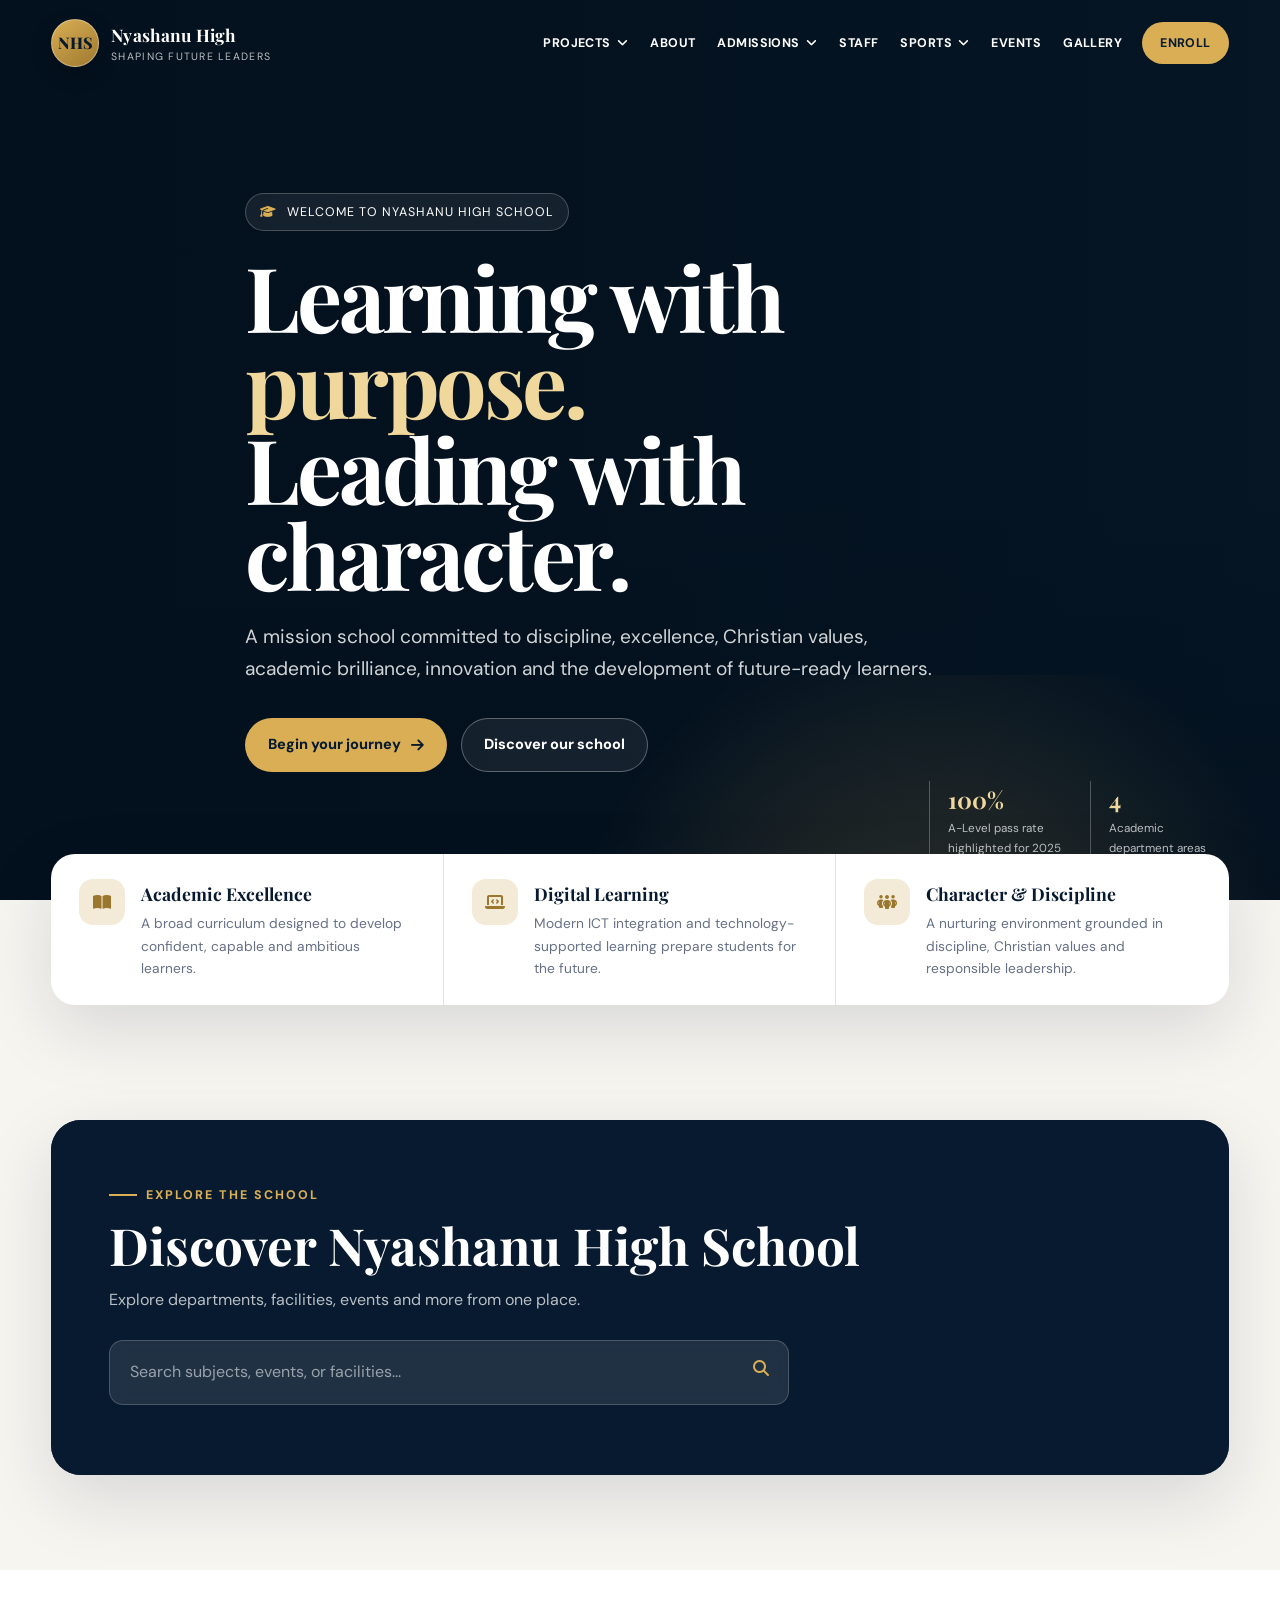
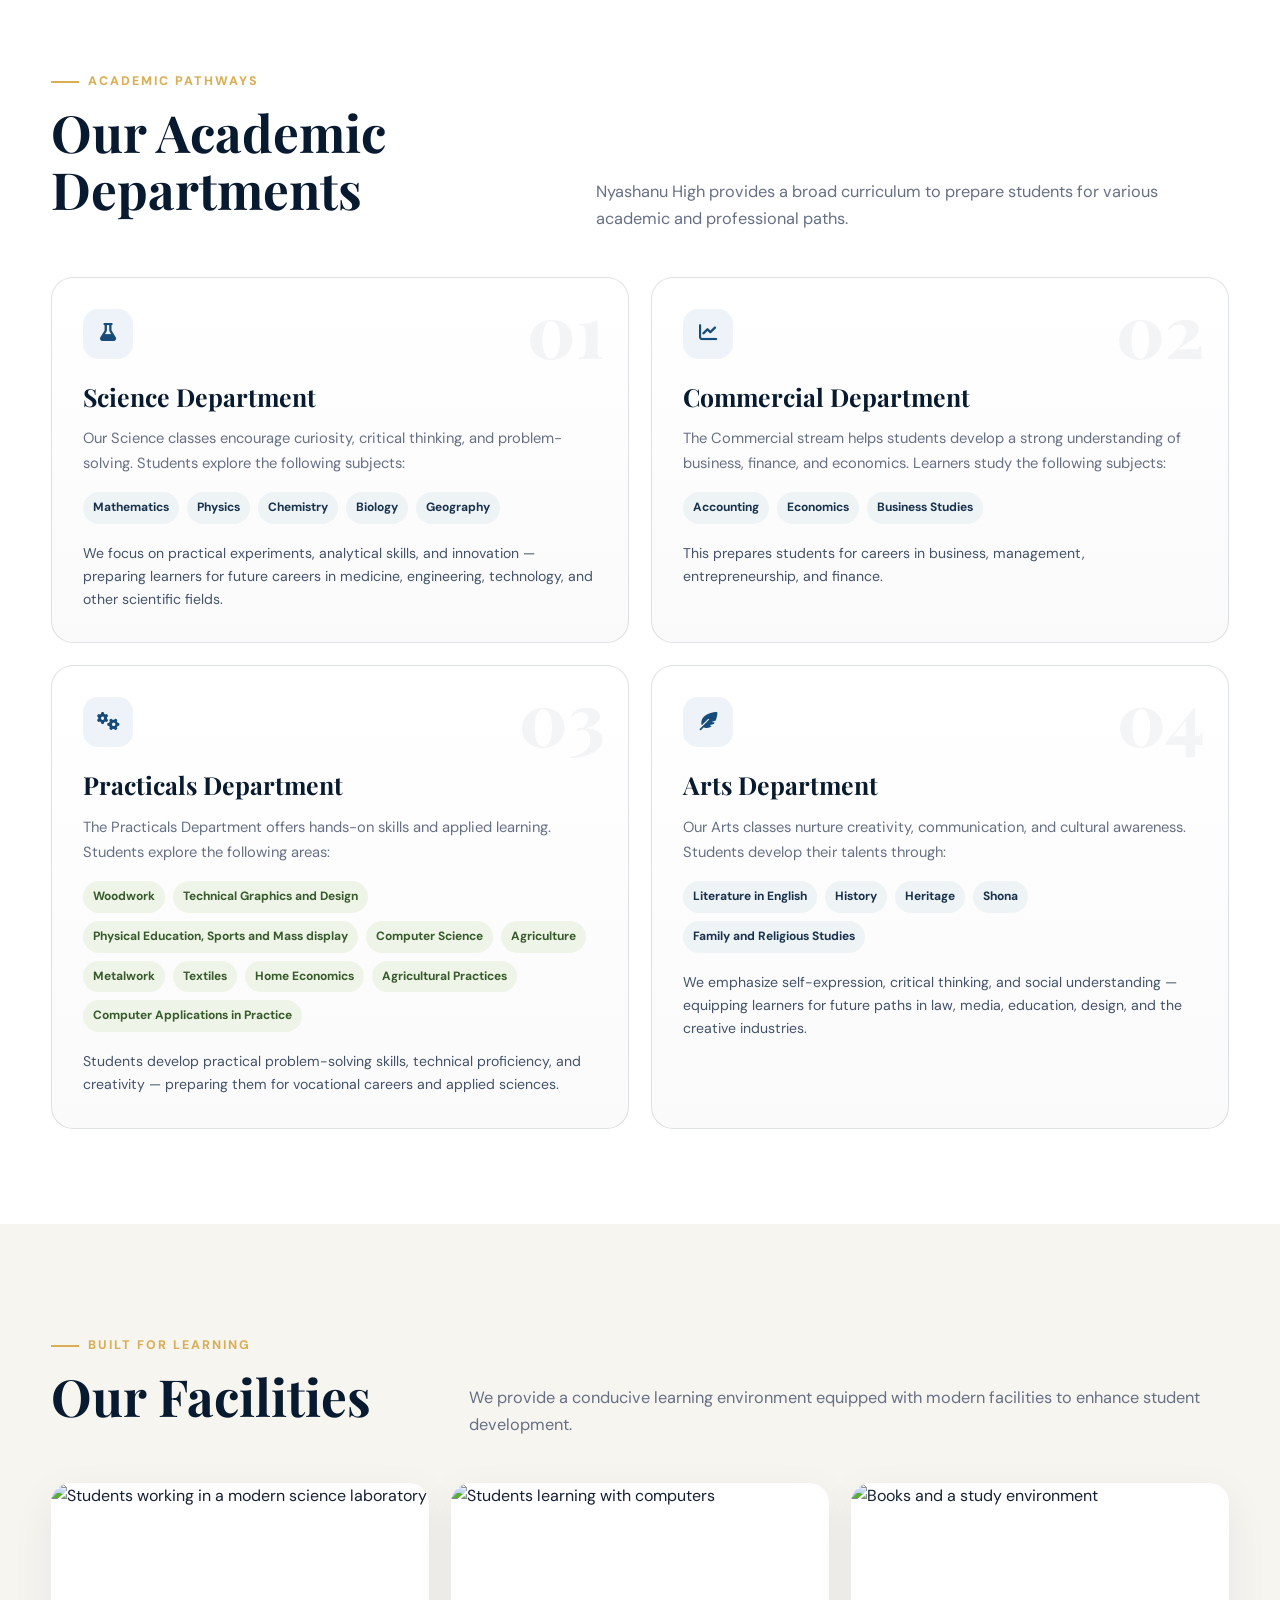
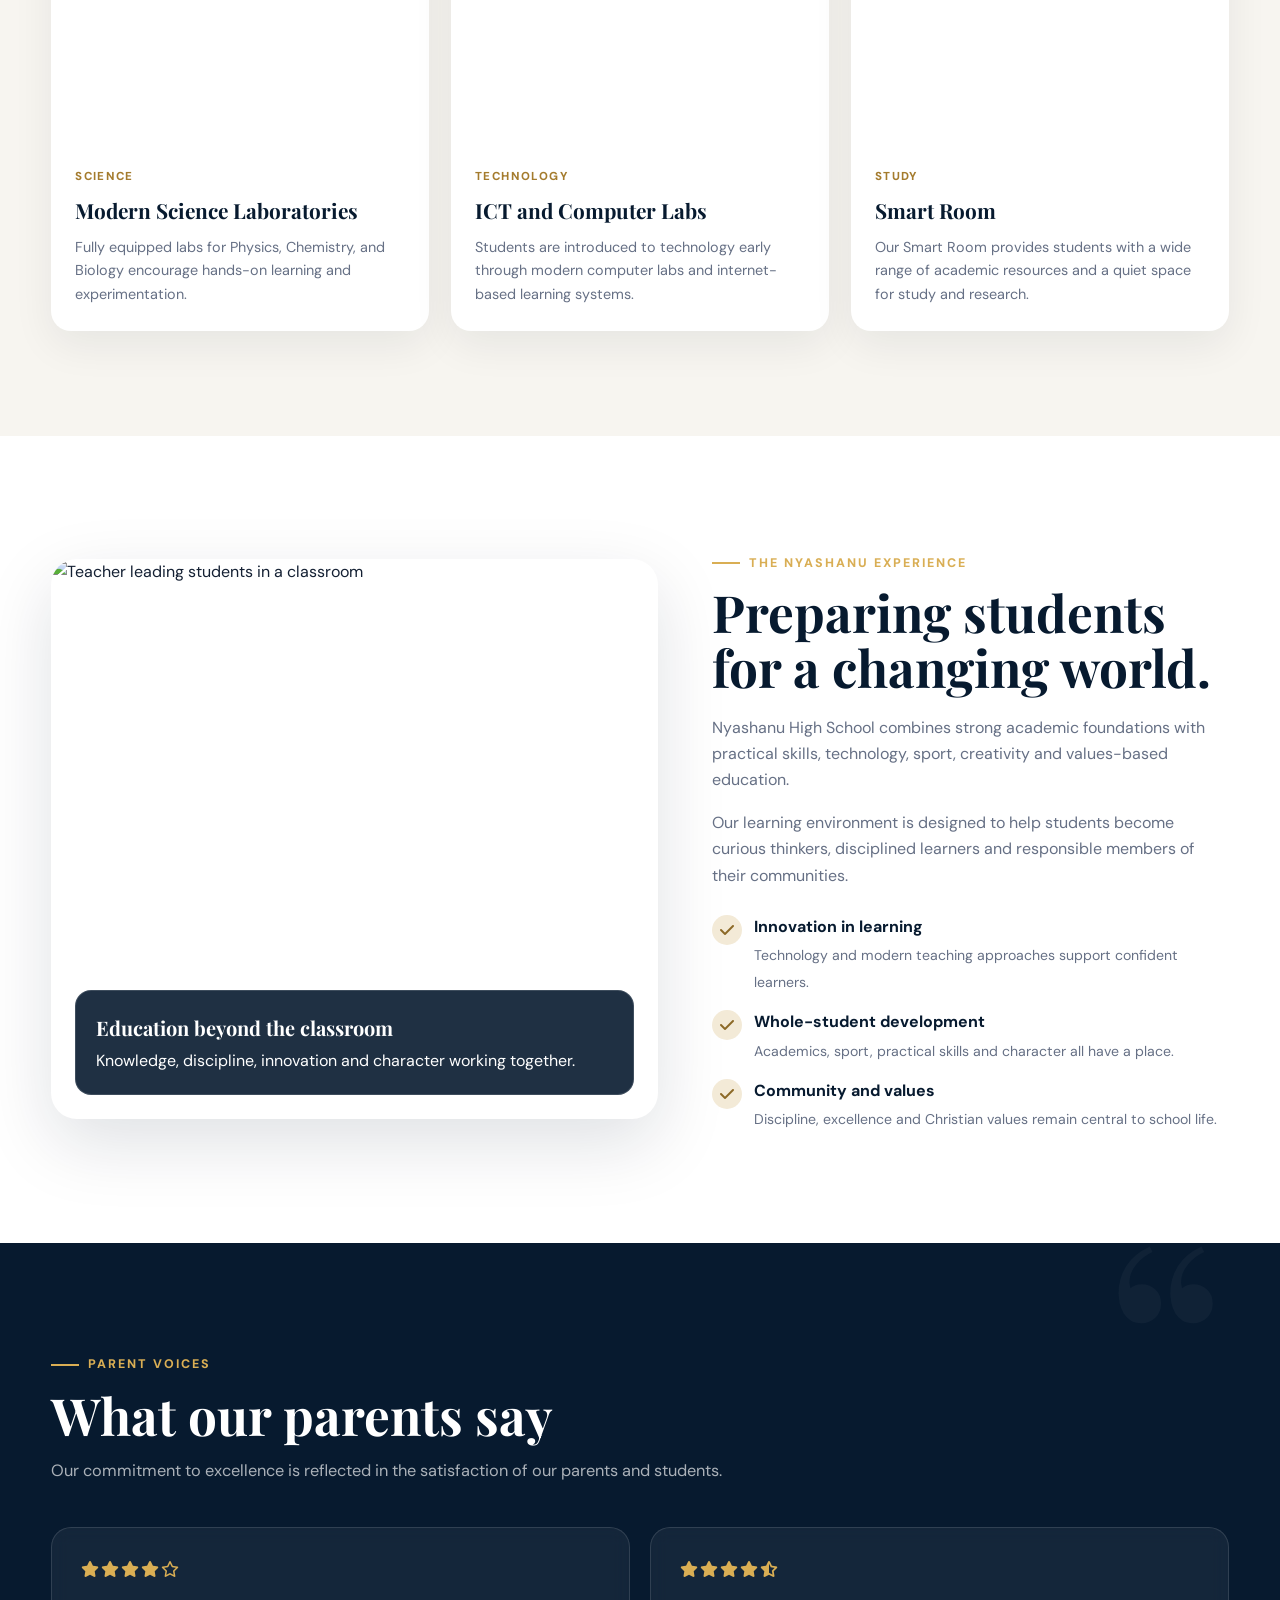
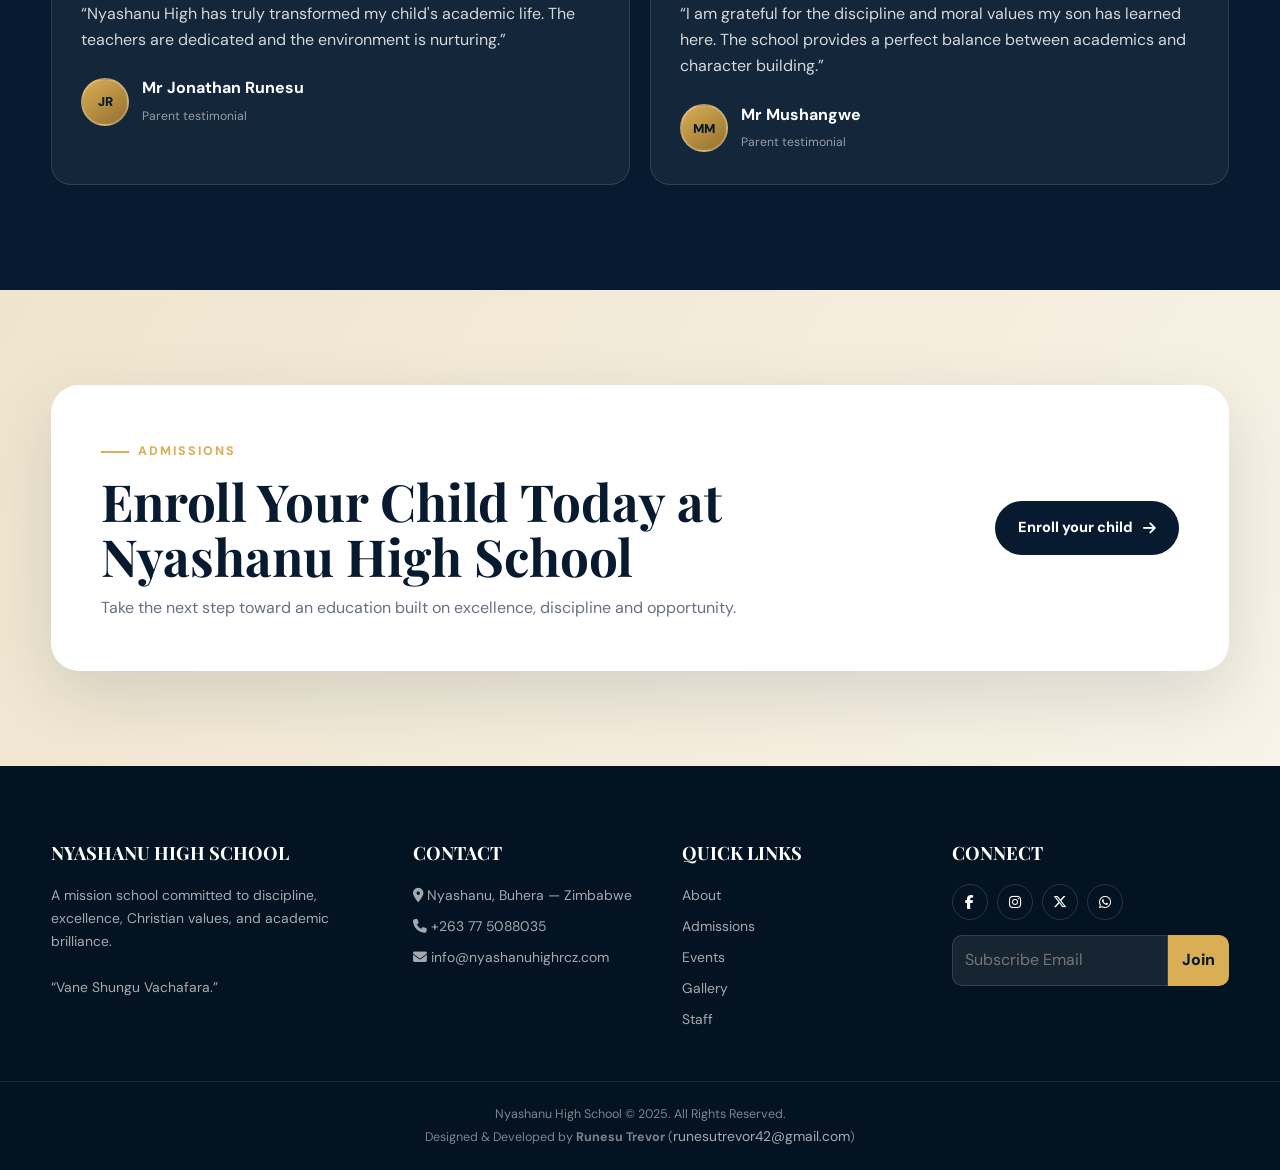
==== commit b7670461: "Update index.html" ====
--- a/index.html
+++ b/index.html
@@ -1,691 +1,400 @@
 <!DOCTYPE html>
-<html>
+<html lang="en">
 <head>
-    <meta name="viewport" content="width=device-width, initial-scale=1.0">
-    <title>Nyashanu High School | Shaping Future Leaders</title> 
-    <link rel="stylesheet" href="style.css">
-    <link rel="stylesheet" href="https://stackpath.bootstrapcdn.com/font-awesome/4.7.0/css/font-awesome.min.css">
-    <style>
-        /* Navigation */
-        nav {
-            display: flex;
-            align-items: center;
-            justify-content: space-between;
-            padding: 10px 20px;
-            background: rgba(0,0,0,0.7);
-            position: fixed;
-            width: 100%;
-            top: 0;
-            z-index: 1000;
-        }
-        nav img {
-            width: 50px;  /* smaller logo */
-            height: auto;
-            margin-right: 10px;
-        }
-        nav h3 {
-            color: #fff;
-            display: inline-block;
-            margin: 0;
-        }
-        .nav-links ul {
-            display: flex;
-            list-style: none;
-            margin: 0;
-            padding: 0;
-        }
-        .nav-links ul li {
-            position: relative;
-            margin-left: 20px;
-        }
-        .nav-links ul li a {
-            color: #fff;
-            text-decoration: none;
-            padding: 8px 12px;
-            display: block;
-        }
-        .nav-links ul li .dropdown-menu {
-            display: none;
-            position: absolute;
-            top: 100%;
-            left: 0;
-            background: #333;
-            list-style: none;
-            padding: 0;
-            min-width: 180px;
-            border-radius: 5px;
-        }
-        .nav-links ul li .dropdown-menu li a {
-            padding: 10px;
-        }
-        .nav-links ul li:hover .dropdown-menu {
-            display: block;
-        }
-
-        /* Subject lists styling */
-        .subjects-list {
-            list-style-type: square;
-            padding-left: 20px;
-            max-width: 300px;
-            margin: 10px 0 20px 0;
-            border-radius: 5px;
-        }
-        .subjects-list li {
-            padding: 8px 12px;
-            margin-bottom: 6px;
-            border-radius: 5px;
-            font-weight: 500;
-            color: #fff;
-        }
-        .science-subjects li { background-color:  #2196F3; }
-        .commercial-subjects li { background-color: #2196F3; }
-        .arts-subjects li { background-color:  #2196F3; }
-        .practicals-subjects li { background-color: #4CAF50; }
-
-        /* Department columns styling */
-        .row {
-            display: flex;
-            flex-wrap: wrap;
-            justify-content: space-between;
-        }
-        .Department-col {
-            flex: 1 1 30%;
-            box-sizing: border-box;
-            margin-bottom: 20px;
-            padding: 20px;
-            background-color: #f7f7f7;
-            border-radius: 8px;
-        }
-        @media (max-width: 900px) {
-            .Department-col {
-                flex: 1 1 100%;
-            }
-        }
-
-        /* Hero Slider */
-   .hero-slider {
-    position: relative;
-    max-width: 100%;
-    margin-top: 80px;
-    height: 85vh;       /* reduced height */
-    overflow: hidden;
-}
-
-.slide img { 
-    width: 100%;
-    height: 100%;         /* force uniform height */
-    object-fit: cover;    /* crop nicely */
-}
-
-        .caption {
-            font-size: x-large;
-            position: absolute; 
-            bottom: 40px; 
-            left: 40px;
-            background: rgba(0,0,0,0.5); 
-            color: #fff; 
-            padding: 10px 20px; 
-            border-radius: 5px;
-        }
-
-        /* Events */
-        .event { border-left: 4px solid #4CAF50; margin-bottom: 20px; padding-left: 15px; }
-        .event h4 { color: #4CAF50; }
-
-        /* Add spacing between slider and events */
-        .slider-spacing { margin-top: 40px; }
-/* Section Background */
-.search-section {
-    position: relative;
-    min-height: 60vh;
-    display: flex;
-    align-items: center;
-    justify-content: center;
-    background: linear-gradient(135deg, #0988ff, #191175, #24243e);
-    overflow: hidden;
-}
-
-/* Overlay Animations */
-.search-overlay {
-    position: absolute;
-    top: 0; left: 0;
-    width: 100%; height: 100%;
-    background: url('https://images.unsplash.com/photo-1600181952031-49e8e5f9b1c7?auto=format&fit=crop&w=1650&q=80') center/cover no-repeat;
-    opacity: 0.15;
-    filter: blur(6px);
-    z-index: 0;
-}
-
-/* Container */
-.search-container {
-    position: relative;
-    z-index: 1;
-    max-width: 700px;
-    max-height: 500px;
-    overflow: auto;
-    width: 90%;
-    padding: 30px 40px;
-    background: rgba(255,255,255,0.05);
-    border-radius: 25px;
-    backdrop-filter: blur(15px);
-    box-shadow: 0 20px 60px rgba(0,0,0,0.6);
-    text-align: center;
-    color: #fff;
-    animation: fadeInUp 1s ease forwards;
-}
-
-/* Titles */
-.search-container h1 {
-    font-size: 3rem;
-    margin-bottom: 10px;
-    text-shadow: 0 2px 15px rgba(0,0,0,0.5);
-}
-
-.search-container .subtitle {
-    font-size: 1.2rem;
-    margin-bottom: 35px;
-    color: #ccc;
-}
-
-/* Search Input */
-.search-bar-wrapper {
-    position: relative;
-    margin-bottom: 20px;
-}
-
-.search-bar-wrapper input {
-    width: 100%;
-    padding: 18px 60px 18px 25px;
-    border-radius: 50px;
-    border: none;
-    font-size: 18px;
-    background: rgba(255,255,255,0.1);
-    color: #fff;
-    box-shadow: 0 8px 20px rgba(0,0,0,0.4);
-    transition: all 0.3s ease;
-}
-
-.search-bar-wrapper input:focus {
-    outline: none;
-    background: rgba(255,255,255,0.2);
-    box-shadow: 0 12px 30px rgba(0,0,0,0.6);
-}
-
-.search-bar-wrapper input::placeholder {
-    color: #ddd;
-}
-
-.search-icon {
-    position: absolute;
-    right: 25px;
-    top: 50%;
-    transform: translateY(-50%);
-    font-size: 20px;
-    color: #fff;
-    cursor: pointer;
-    transition: transform 0.3s;
-}
-
-.search-icon:hover {
-    transform: translateY(-50%) scale(1.2);
-}
-
-/* Results Cards */
-.search-results {
-    margin-top: 20px;
-    text-align: left;
-    position: relative;
-    max-height: 400px;
-    overflow-y: auto;
-}
-
-.search-result-item {
-    padding: 20px;
-    margin-bottom: 15px;
-    border-radius: 20px;
-    background: rgba(255,255,255,0.05);
-    backdrop-filter: blur(10px);
-    box-shadow: 0 10px 25px rgba(0,0,0,0.5);
-    transition: transform 0.3s, box-shadow 0.3s;
-    cursor: pointer;
-}
-
-.search-result-item:hover {
-    transform: translateY(-5px);
-    box-shadow: 0 15px 35px rgba(0,0,0,0.7);
-}
-
-.result-title {
-    font-weight: 700;
-    font-size: 18px;
-    color: #fff;
-}
-
-.result-type {
-    font-size: 12px;
-    color: #aaa;
-    margin-top: 4px;
-}
-
-.result-desc {
-    font-size: 14px;
-    color: #ccc;
-    margin-top: 6px;
-}
-
-/* Buttons */
-.search-actions {
-    margin-top: 30px;
-    display: flex;
-    justify-content: center;
-    gap: 25px;
-}
-
-.apply-btn, .vacancies-btn {
-    padding: 15px 40px;
-    border-radius: 50px;
-    border: none;
-    font-weight: 700;
-    font-size: 16px;
-    cursor: pointer;
-    transition: all 0.3s ease;
-    box-shadow: 0 6px 20px rgba(0,0,0,0.4);
-}
-
-.apply-btn {
-    background: #4CAF50;
-    color: #fff;
-}
-
-.apply-btn:hover {
-    background: #45a049;
-    transform: translateY(-3px);
-}
-
-.vacancies-btn {
-    background: #2196F3;
-    color: #fff;
-}
-
-.vacancies-btn:hover {
-    background: #1976d2;
-    transform: translateY(-3px);
-}
-
-/* Scrollbar */
-.search-results::-webkit-scrollbar {
-    width: 8px;
-}
-
-.search-results::-webkit-scrollbar-thumb {
-    background-color: rgba(255,255,255,0.3);
-    border-radius: 20px;
-}
-
-/* Animations */
-@keyframes fadeInUp {
-    from { opacity: 0; transform: translateY(40px); }
-    to { opacity: 1; transform: translateY(0); }
-}
-
-
-    </style>
+  <meta charset="UTF-8">
+  <meta name="viewport" content="width=device-width, initial-scale=1.0">
+  <meta name="description" content="Nyashanu High School — shaping future leaders through academic excellence, discipline, innovation and Christian values.">
+  <title>Nyashanu High School | Shaping Future Leaders</title>
+  <link rel="preconnect" href="https://fonts.googleapis.com">
+  <link rel="preconnect" href="https://fonts.gstatic.com" crossorigin>
+  <link href="https://fonts.googleapis.com/css2?family=DM+Sans:wght@400;500;600;700&family=Playfair+Display:wght@600;700;800&display=swap" rel="stylesheet">
+  <link rel="stylesheet" href="https://cdnjs.cloudflare.com/ajax/libs/font-awesome/6.5.2/css/all.min.css">
+  <style>
+    :root {
+      --navy:#071a2f;
+      --navy-2:#0d2745;
+      --blue:#174b79;
+      --gold:#d9ae54;
+      --gold-soft:#f0d89c;
+      --paper:#f7f5f0;
+      --white:#ffffff;
+      --ink:#142033;
+      --muted:#667085;
+      --line:rgba(7,26,47,.12);
+      --shadow:0 24px 70px rgba(7,26,47,.13);
+      --radius:24px;
+    }
+
+    *{box-sizing:border-box;margin:0;padding:0}
+    html{scroll-behavior:smooth}
+    body{
+      font-family:"DM Sans",sans-serif;
+      background:var(--paper);
+      color:var(--ink);
+      line-height:1.65;
+      overflow-x:hidden;
+    }
+    img{display:block;width:100%}
+    a{text-decoration:none;color:inherit}
+    button,input{font:inherit}
+
+    .container{width:min(1180px,92%);margin:auto}
+    .eyebrow{
+      display:inline-flex;align-items:center;gap:9px;
+      color:var(--gold);font-size:.78rem;font-weight:800;
+      letter-spacing:.16em;text-transform:uppercase;margin-bottom:12px;
+    }
+    .eyebrow::before{content:"";width:28px;height:2px;background:currentColor}
+    .section-heading{font-family:"Playfair Display",serif;font-size:clamp(2rem,4vw,3.35rem);line-height:1.12;color:var(--navy);margin-bottom:14px}
+    .section-lead{max-width:760px;color:var(--muted);font-size:1.02rem}
+
+    /* NAV */
+    .site-nav{
+      position:fixed;top:0;left:0;right:0;z-index:2000;
+      transition:.35s ease;
+      border-bottom:1px solid transparent;
+    }
+    .site-nav.scrolled{background:rgba(7,26,47,.94);backdrop-filter:blur(18px);border-color:rgba(255,255,255,.1);box-shadow:0 10px 35px rgba(0,0,0,.18)}
+    .nav-inner{height:86px;display:flex;align-items:center;justify-content:space-between;gap:20px}
+    .brand{display:flex;align-items:center;gap:12px;color:white;min-width:max-content}
+    .crest{width:48px;height:48px;border-radius:50%;border:1px solid rgba(255,255,255,.35);background:linear-gradient(145deg,var(--gold),#9f792f);display:grid;place-items:center;font-family:"Playfair Display",serif;font-weight:800;color:var(--navy);box-shadow:0 8px 22px rgba(0,0,0,.18)}
+    .brand-copy strong{display:block;font-family:"Playfair Display",serif;font-size:1.08rem;letter-spacing:.01em}
+    .brand-copy span{display:block;font-size:.66rem;opacity:.72;letter-spacing:.12em;text-transform:uppercase;margin-top:-1px}
+    .nav-links{display:flex;align-items:center;gap:2px;list-style:none}
+    .nav-links>li{position:relative}
+    .nav-links>li>a{display:flex;align-items:center;gap:6px;color:#fff;padding:12px 10px;font-size:.78rem;font-weight:700;letter-spacing:.035em;transition:.25s}
+    .nav-links>li>a:hover{color:var(--gold-soft)}
+    .dropdown-menu{position:absolute;top:calc(100% + 8px);left:0;min-width:205px;padding:10px;background:#fff;border-radius:14px;box-shadow:0 18px 55px rgba(0,0,0,.2);list-style:none;opacity:0;visibility:hidden;transform:translateY(10px);transition:.22s}
+    .dropdown:hover .dropdown-menu{opacity:1;visibility:visible;transform:translateY(0)}
+    .dropdown-menu a{display:block;padding:10px 12px;border-radius:8px;color:var(--navy);font-size:.84rem;font-weight:650}
+    .dropdown-menu a:hover{background:#eef3f7;color:var(--blue)}
+    .nav-cta{background:var(--gold);color:var(--navy)!important;border-radius:999px;padding:11px 18px!important;margin-left:8px}
+    .menu-toggle{display:none;border:0;background:transparent;color:#fff;font-size:1.45rem;cursor:pointer}
+
+    /* HERO */
+    .hero{position:relative;min-height:100vh;background:#061726;overflow:hidden;display:flex;align-items:flex-end}
+    .hero-slide{position:absolute;inset:0;opacity:0;transform:scale(1.04);transition:opacity 1.1s ease,transform 6s linear;background-size:cover;background-position:center}
+    .hero-slide.active{opacity:1;transform:scale(1)}
+    .hero::before{content:"";position:absolute;inset:0;z-index:2;background:linear-gradient(90deg,rgba(3,16,29,.93) 0%,rgba(3,16,29,.68) 48%,rgba(3,16,29,.24) 100%),linear-gradient(0deg,rgba(3,16,29,.65) 0%,transparent 45%)}
+    .hero::after{content:"";position:absolute;inset:auto -10% -45% 36%;height:70%;background:radial-gradient(circle,rgba(217,174,84,.22),transparent 65%);z-index:2;pointer-events:none}
+    .hero-content{position:relative;z-index:4;color:#fff;padding:170px 0 105px;max-width:790px}
+    .hero-kicker{display:inline-flex;align-items:center;gap:10px;border:1px solid rgba(255,255,255,.22);background:rgba(255,255,255,.07);backdrop-filter:blur(8px);border-radius:999px;padding:8px 14px;font-size:.78rem;letter-spacing:.08em;text-transform:uppercase;margin-bottom:22px}
+    .hero-kicker i{color:var(--gold)}
+    .hero h1{font-family:"Playfair Display",serif;font-size:clamp(3.25rem,7vw,6.7rem);line-height:.96;letter-spacing:-.035em;margin-bottom:24px;text-wrap:balance}
+    .hero h1 span{color:var(--gold-soft)}
+    .hero-copy{font-size:clamp(1rem,2vw,1.2rem);max-width:690px;color:rgba(255,255,255,.82);margin-bottom:34px}
+    .hero-actions{display:flex;gap:14px;flex-wrap:wrap}
+    .btn{display:inline-flex;align-items:center;justify-content:center;gap:10px;border-radius:999px;padding:14px 22px;font-weight:800;font-size:.91rem;transition:.28s;border:1px solid transparent}
+    .btn-primary{background:var(--gold);color:var(--navy)}
+    .btn-primary:hover{transform:translateY(-3px);background:#e4bd6b}
+    .btn-ghost{border-color:rgba(255,255,255,.3);color:#fff;background:rgba(255,255,255,.07);backdrop-filter:blur(10px)}
+    .btn-ghost:hover{background:#fff;color:var(--navy);transform:translateY(-3px)}
+    .hero-meta{position:absolute;z-index:5;right:4%;bottom:42px;display:flex;gap:22px;color:#fff}
+    .hero-stat{padding-left:18px;border-left:1px solid rgba(255,255,255,.26)}
+    .hero-stat strong{display:block;font-family:"Playfair Display",serif;font-size:1.45rem;color:var(--gold-soft)}
+    .hero-stat span{display:block;font-size:.73rem;opacity:.72;max-width:120px}
+    .hero-dots{position:absolute;z-index:5;left:4%;bottom:36px;display:none;gap:8px}
+    .hero-dot{width:30px;height:3px;border:0;background:rgba(255,255,255,.3);cursor:pointer;transition:.3s}
+    .hero-dot.active{background:var(--gold);width:52px}
+
+    /* INTRO STRIP */
+    .intro-strip{position:relative;z-index:10;margin-top:-46px}
+    .intro-grid{display:grid;grid-template-columns:repeat(3,1fr);background:#fff;border-radius:24px;box-shadow:var(--shadow);overflow:hidden}
+    .intro-item{padding:25px 28px;display:flex;gap:16px;align-items:flex-start;border-right:1px solid var(--line)}
+    .intro-item:last-child{border-right:0}
+    .intro-icon{width:46px;height:46px;border-radius:14px;background:#f3ead7;color:#9b772e;display:grid;place-items:center;flex:0 0 auto}
+    .intro-item h3{font-family:"Playfair Display",serif;color:var(--navy);font-size:1.1rem;margin-bottom:4px}
+    .intro-item p{font-size:.86rem;color:var(--muted)}
+
+    /* SEARCH */
+    .search-section{padding:115px 0 95px}
+    .search-panel{position:relative;overflow:hidden;background:var(--navy);border-radius:30px;padding:58px;color:#fff;box-shadow:var(--shadow)}
+    .search-panel::before{content:"";position:absolute;inset:0;background:linear-gradient(100deg,rgba(7,26,47,.98),rgba(7,26,47,.72)),url('https://images.unsplash.com/photo-1497633762265-9d179a990aa6?auto=format&fit=crop&w=1800&q=82') center/cover;opacity:1}
+    .search-content{position:relative;z-index:2;max-width:760px}
+    .search-content h2{font-family:"Playfair Display",serif;font-size:clamp(2rem,4vw,3.2rem);line-height:1.12;margin-bottom:12px}
+    .search-content>p{color:rgba(255,255,255,.72);margin-bottom:27px}
+    .search-box{position:relative;max-width:680px}
+    .search-box input{width:100%;padding:18px 58px 18px 20px;border:1px solid rgba(255,255,255,.19);border-radius:14px;background:rgba(255,255,255,.1);backdrop-filter:blur(8px);color:#fff;outline:0;transition:.25s}
+    .search-box input:focus{border-color:var(--gold);background:rgba(255,255,255,.14)}
+    .search-box input::placeholder{color:rgba(255,255,255,.55)}
+    .search-box>i{position:absolute;right:20px;top:20px;color:var(--gold)}
+    .search-results{margin-top:12px;display:grid;gap:9px;max-height:280px;overflow:auto}
+    .search-result-item{padding:14px 16px;border-radius:12px;background:rgba(255,255,255,.1);border:1px solid rgba(255,255,255,.08)}
+    .result-title{font-weight:800}.result-type{font-size:.7rem;color:var(--gold-soft);text-transform:uppercase;letter-spacing:.1em}.result-desc{font-size:.86rem;color:rgba(255,255,255,.7);margin-top:3px}
+
+    /* DEPARTMENTS */
+    .departments{padding:95px 0;background:#fff}
+    .section-top{display:flex;justify-content:space-between;align-items:end;gap:35px;margin-bottom:44px}
+    .dept-grid{display:grid;grid-template-columns:repeat(2,1fr);gap:22px}
+    .dept-card{position:relative;padding:31px;border:1px solid var(--line);border-radius:22px;background:linear-gradient(180deg,#fff,#fafafa);transition:.3s;overflow:hidden}
+    .dept-card:hover{transform:translateY(-7px);box-shadow:0 20px 50px rgba(7,26,47,.1);border-color:rgba(217,174,84,.5)}
+    .dept-number{position:absolute;right:23px;top:14px;font-family:"Playfair Display",serif;font-size:4.6rem;font-weight:800;color:rgba(7,26,47,.045);line-height:1}
+    .dept-icon{width:50px;height:50px;border-radius:15px;background:#edf3f8;color:var(--blue);display:grid;place-items:center;font-size:1.15rem;margin-bottom:18px}
+    .dept-card h3{font-family:"Playfair Display",serif;font-size:1.55rem;color:var(--navy);margin-bottom:9px}
+    .dept-card>p{color:var(--muted);font-size:.92rem;margin-bottom:17px}
+    .subjects-list{display:flex;flex-wrap:wrap;gap:8px;list-style:none;margin-bottom:18px}
+    .subjects-list li{background:#eef3f6;color:#18324c;border-radius:999px;padding:6px 10px;font-size:.75rem;font-weight:700}
+    .practicals-subjects li{background:#eef5e8;color:#375a2b}
+    .dept-note{font-size:.88rem!important;margin:0!important;color:#42526a!important}
+
+    /* FACILITIES */
+    .facilities{padding:105px 0;background:var(--paper)}
+    .facility-grid{display:grid;grid-template-columns:repeat(3,1fr);gap:22px;margin-top:44px}
+    .facility-card{background:#fff;border-radius:20px;overflow:hidden;box-shadow:0 14px 42px rgba(7,26,47,.07);transition:.3s}
+    .facility-card:hover{transform:translateY(-7px);box-shadow:0 20px 52px rgba(7,26,47,.12)}
+    .facility-image{height:260px;overflow:hidden}
+    .facility-image img{height:100%;object-fit:cover;transition:transform .65s ease}
+    .facility-card:hover img{transform:scale(1.06)}
+    .facility-copy{padding:24px}
+    .facility-copy span{display:block;color:#a47b2d;font-size:.72rem;font-weight:800;letter-spacing:.12em;text-transform:uppercase;margin-bottom:7px}
+    .facility-copy h3{font-family:"Playfair Display",serif;color:var(--navy);font-size:1.3rem;margin-bottom:8px}
+    .facility-copy p{color:var(--muted);font-size:.9rem}
+
+    /* FEATURE STORY */
+    .feature-story{padding:110px 0;background:#fff}
+    .story-grid{display:grid;grid-template-columns:1.08fr .92fr;gap:54px;align-items:center}
+    .story-image{position:relative;min-height:560px;border-radius:26px;overflow:hidden;box-shadow:var(--shadow)}
+    .story-image img{position:absolute;inset:0;height:100%;object-fit:cover}
+    .story-badge{position:absolute;left:24px;bottom:24px;right:24px;background:rgba(7,26,47,.9);backdrop-filter:blur(14px);border:1px solid rgba(255,255,255,.14);padding:20px;border-radius:16px;color:#fff}
+    .story-badge strong{font-family:"Playfair Display",serif;font-size:1.25rem;display:block;margin-bottom:4px}
+    .story-copy h2{font-family:"Playfair Display",serif;font-size:clamp(2.2rem,4vw,3.7rem);line-height:1.08;color:var(--navy);margin-bottom:19px}
+    .story-copy p{color:var(--muted);margin-bottom:16px}
+    .principles{margin-top:25px;display:grid;gap:14px}
+    .principle{display:flex;gap:12px;align-items:flex-start}
+    .principle i{width:30px;height:30px;display:grid;place-items:center;border-radius:50%;background:#f3ead7;color:#8c6927;margin-top:1px;flex:0 0 auto}
+    .principle strong{display:block;color:var(--navy);margin-bottom:2px}
+    .principle span{color:var(--muted);font-size:.88rem}
+
+    /* TESTIMONIALS */
+    .testimonials{padding:105px 0;background:var(--navy);color:#fff;position:relative;overflow:hidden}
+    .testimonials::after{content:"\201C";position:absolute;right:4%;top:-55px;font-family:"Playfair Display",serif;font-size:19rem;line-height:1;color:rgba(255,255,255,.035)}
+    .testimonials .section-heading{color:#fff}
+    .testimonials .section-lead{color:rgba(255,255,255,.66)}
+    .testimonial-grid{display:grid;grid-template-columns:1fr 1fr;gap:20px;margin-top:42px;position:relative;z-index:2}
+    .testimonial-card{padding:29px;border-radius:20px;border:1px solid rgba(255,255,255,.12);background:rgba(255,255,255,.055);backdrop-filter:blur(8px)}
+    .stars{color:var(--gold);letter-spacing:2px;margin-bottom:17px}
+    .testimonial-card>p{color:rgba(255,255,255,.82);font-size:1rem;margin-bottom:22px}
+    .parent{display:flex;align-items:center;gap:13px}
+    .parent-avatar{width:48px;height:48px;border-radius:50%;border:2px solid rgba(255,255,255,.22);background:linear-gradient(145deg,var(--gold),#94702f);display:grid;place-items:center;color:var(--navy);font-weight:900;font-size:.8rem;flex:0 0 auto}
+    .parent strong{display:block}.parent span{font-size:.76rem;color:rgba(255,255,255,.55)}
+
+    /* CTA */
+    .cta{padding:95px 0;background:linear-gradient(120deg,#efe5ce,#f8f3e8)}
+    .cta-card{display:flex;align-items:center;justify-content:space-between;gap:35px;padding:50px;border-radius:28px;background:#fff;box-shadow:var(--shadow)}
+    .cta h2{font-family:"Playfair Display",serif;font-size:clamp(2rem,4vw,3.2rem);color:var(--navy);line-height:1.08;max-width:720px}
+    .cta p{color:var(--muted);margin-top:10px}
+    .cta .btn{background:var(--navy);color:#fff;white-space:nowrap}
+    .cta .btn:hover{background:var(--blue);transform:translateY(-3px)}
+
+    /* FOOTER */
+    .footer{background:#041321;color:#fff;padding:72px 0 0}
+    .footer-grid{display:grid;grid-template-columns:1.4fr 1fr 1fr 1.1fr;gap:40px;padding-bottom:50px}
+    .footer h3{font-family:"Playfair Display",serif;font-size:1.15rem;margin-bottom:16px}
+    .footer p,.footer li,.footer a{color:rgba(255,255,255,.64);font-size:.87rem}
+    .footer ul{list-style:none;display:grid;gap:8px}
+    .footer a:hover{color:var(--gold-soft)}
+    .socials{display:flex;gap:9px;margin:15px 0}
+    .socials a{width:36px;height:36px;border-radius:50%;border:1px solid rgba(255,255,255,.15);display:grid;place-items:center;color:#fff}
+    .newsletter{display:flex;margin-top:15px}
+    .newsletter input{min-width:0;flex:1;padding:11px 12px;background:rgba(255,255,255,.08);border:1px solid rgba(255,255,255,.12);border-radius:10px 0 0 10px;color:#fff;outline:0}
+    .newsletter button{border:0;padding:0 14px;border-radius:0 10px 10px 0;background:var(--gold);color:var(--navy);font-weight:800;cursor:pointer}
+    .footer-bottom{border-top:1px solid rgba(255,255,255,.1);padding:22px 0;text-align:center;color:rgba(255,255,255,.48);font-size:.78rem}
+
+    /* ANIMATIONS */
+    .reveal{opacity:0;transform:translateY(28px);transition:opacity .75s ease,transform .75s ease}
+    .reveal.visible{opacity:1;transform:translateY(0)}
+
+    @media(max-width:1050px){
+      .nav-links{position:fixed;top:0;right:-100%;width:min(360px,88vw);height:100vh;background:var(--navy);padding:100px 24px 30px;display:block;transition:.35s;box-shadow:-20px 0 55px rgba(0,0,0,.25);overflow:auto}
+      .nav-links.open{right:0}.nav-links>li>a{padding:13px 6px;border-bottom:1px solid rgba(255,255,255,.08)}
+      .dropdown-menu{position:static;opacity:1;visibility:visible;transform:none;display:none;background:rgba(255,255,255,.05);box-shadow:none;margin:7px 0}.dropdown.open .dropdown-menu{display:block}.dropdown-menu a{color:#fff}.nav-cta{margin:14px 0 0!important;justify-content:center}
+      .menu-toggle{display:block;z-index:10}.hero-meta{display:none}.hero-dots{display:flex}
+      .footer-grid{grid-template-columns:1fr 1fr}
+    }
+    @media(max-width:780px){
+      .hero{min-height:92vh}.hero-content{padding:145px 0 105px}.hero h1{font-size:clamp(3rem,14vw,4.8rem)}
+      .intro-grid{grid-template-columns:1fr}.intro-item{border-right:0;border-bottom:1px solid var(--line)}.intro-item:last-child{border-bottom:0}
+      .section-top{display:block}.dept-grid,.facility-grid,.testimonial-grid,.story-grid{grid-template-columns:1fr}.story-image{min-height:430px}.cta-card{display:block;padding:34px}.cta .btn{margin-top:24px}.search-panel{padding:37px 24px}
+    }
+    @media(max-width:560px){
+      .nav-inner{height:76px}.brand-copy span{display:none}.crest{width:42px;height:42px}
+      .hero-actions{display:grid}.btn{width:100%}.hero-content{padding-bottom:92px}.hero-kicker{font-size:.67rem}.hero-dots{left:5%;bottom:29px}
+      .search-section,.departments,.facilities,.feature-story,.testimonials,.cta{padding:75px 0}.dept-card{padding:24px}.facility-image{height:225px}.footer-grid{grid-template-columns:1fr}.footer{padding-top:55px}.cta-card{padding:27px}.story-image{min-height:370px}
+    }
+    @media(prefers-reduced-motion:reduce){*{scroll-behavior:auto!important;animation:none!important;transition:none!important}.reveal{opacity:1;transform:none}}
+  </style>
 </head>
 <body>
-    <section class="header">
-        <nav>
-            <div style="display:flex;align-items:center;">
-                <img src="pictures/oroginal logo.jpg" alt="Logo">
-                <h3>Nyashanu High</h3>
-            </div>
-            <div class="nav-links" id="navLinks">
-                <i class="fa fa-times" onclick="hideMenu()"></i>
-                <ul>
-                    <li class="dropdown">
-                        <a href="projects.html">PROJECTS</a>
-                        <ul class="dropdown-menu">
-                            <li><a href="#">Science Projects</a></li>
-                            <li><a href="#">I.C.T Project</a></li>
-                            <li><a href="#">Community Work</a></li>
-                        </ul>
-                    </li>
-                    <li><a href="About.html">ABOUT</a></li>
-                    <li class="dropdown">
-                        <a href="#">ADMISSIONS</a>
-                        <ul class="dropdown-menu">
-                            <li><a href="ENROLL CHILD.html">Enroll</a></li>
-                            <li><a href="#">Fee Structure</a></li>
-                            <li><a href="#">Requirements</a></li>
-                        </ul>
-                    </li>
-                    <li><a href="staff.html">STAFF</a></li>
-                    <li class="dropdown">
-                        <a href="sports.html">SPORTS</a>
-                        <ul class="dropdown-menu">
-                            <li><a href="#">Soccer</a></li>
-                            <li><a href="#">Athletics</a></li>
-                            <li><a href="#">Volleyball</a></li>
-                        </ul>
-                    </li>
-                    <li><a href="events.html">EVENTS</a></li>
-                    <li><a href="gallery.html">GALLERY</a></li>
-                    
-                </ul>
-            </div>
-            <i class="fa fa-bars" onclick="showMenu()"></i>
-        </nav>
-
-        <!-- Hero Slider -->
-        <section class="hero-slider">
-          <div class="slide fade">
-            <img src="pictures/210880.jpg" alt="ICT Lab Opening">
-            <div class="caption">💻 Modern ICT Integration<br>New ICT Lab Commissioned
-            <p>Our school unveiled a state-of-the-art computer lab equipped with modern systems to enhance digital literacy.</p></div>
-          </div>
-          <div class="slide fade">
-            <img src="pictures/20230517_085732.jpg" alt="Sports Day">
-            <div class="caption">⚽ Interhouse Sports — House Green Wins Wins!
-                 <p>Congratulations to our athletes and staff for participating !</p>
-            </div>
-          </div>
-          <div class="slide fade">
-            <img src="pictures/Mrs Mudzokora.jpg" alt="Smart Room">
-            <div class="caption">📚 Top Students Shine in 2025 ZIMSEC Results
-                <p>We celebrate outstanding academic results with a 100% pass rate at A-Level. Well done to our students,teachers and parents !</p>
-            </div>
-          </div>
-        </section>
-        <!-- Search Section -->
-<section class="search-section">
-  <div class="search-overlay"></div>
-  <div class="search-container">
-    <h1>Discover Nyashanu High School</h1>
-    <p class="subtitle">Explore departments, facilities, events, and more.</p>
-
-    <div class="search-bar-wrapper">
-      <input type="text" id="searchInput" placeholder="Search subjects, events, or facilities...">
-      <i class="fa fa-search search-icon"></i>
-      <div id="searchResults" class="search-results"></div>
-    </div>
+
+<header class="site-nav" id="siteNav">
+  <div class="container nav-inner">
+    <a class="brand" href="#home" aria-label="Nyashanu High School home">
+      <div class="crest">NHS</div>
+      <div class="brand-copy"><strong>Nyashanu High</strong><span>Shaping Future Leaders</span></div>
+    </a>
+    <button class="menu-toggle" id="menuToggle" aria-label="Open navigation"><i class="fa-solid fa-bars"></i></button>
+    <ul class="nav-links" id="navLinks">
+      <li class="dropdown"><a href="projects.html">PROJECTS <i class="fa-solid fa-angle-down"></i></a><ul class="dropdown-menu"><li><a href="#">Science Projects</a></li><li><a href="#">I.C.T Project</a></li><li><a href="#">Community Work</a></li></ul></li>
+      <li><a href="About.html">ABOUT</a></li>
+      <li class="dropdown"><a href="#">ADMISSIONS <i class="fa-solid fa-angle-down"></i></a><ul class="dropdown-menu"><li><a href="ENROLL CHILD.html">Enroll</a></li><li><a href="#">Fee Structure</a></li><li><a href="#">Requirements</a></li></ul></li>
+      <li><a href="staff.html">STAFF</a></li>
+      <li class="dropdown"><a href="sports.html">SPORTS <i class="fa-solid fa-angle-down"></i></a><ul class="dropdown-menu"><li><a href="#">Soccer</a></li><li><a href="#">Athletics</a></li><li><a href="#">Volleyball</a></li></ul></li>
+      <li><a href="events.html">EVENTS</a></li>
+      <li><a href="gallery.html">GALLERY</a></li>
+      <li><a class="nav-cta" href="ENROLL CHILD.html">ENROLL</a></li>
+    </ul>
   </div>
-</section>
-
-
-
-
-
-        <!-- Spacer to remove black gap -->
-        <div class="slider-spacing"></div>
-
-        <script>
-            let slideIndex = 0;
-            showSlides();
-            function showSlides() {
-                let slides = document.getElementsByClassName("slide");
-                for (let i = 0; i < slides.length; i++) { slides[i].style.display = "none"; }
-                slideIndex++;
-                if (slideIndex > slides.length) { slideIndex = 1 }
-                slides[slideIndex - 1].style.display = "block";
-                setTimeout(showSlides, 4000);
-            }
-        </script>
-
-        <script>
-            var navLinks = document.getElementById("navLinks");
-            function showMenu(){ navLinks.style.right = "0"; }
-            function hideMenu(){ navLinks.style.right = "-200px"; }
-        </script>
-    </section>
-<!-- Departments Section -->
-    <section class="Departments">
-        <h1>Our Academic Departments</h1>
-        <p>Nyashanu High provides a broad curriculum to prepare students for various academic and professional paths.</p>
-
-        <div class="row">
-            <div class="Department-col">
-                <h3>Science Department</h3>
-                <p>Our Science classes encourage curiosity, critical thinking, and problem-solving. Students explore the following subjects:</p>
-                <ul class="subjects-list science-subjects">
-                    <li>Mathematics</li>
-                    <li>Physics</li>
-                    <li>Chemistry</li>
-                    <li>Biology</li>
-                    <li>Geography</li>
-                </ul>
-                <p>We focus on practical experiments, analytical skills, and innovation — preparing learners for future careers in medicine, engineering, technology, and other scientific fields.</p>
-            </div>
-
-            <div class="Department-col">
-                <h3>Commercial Department</h3>
-                <p>The Commercial stream helps students develop a strong understanding of business, finance, and economics. Learners study the following subjects:</p>
-                <ul class="subjects-list commercial-subjects">
-                    <li>Accounting</li>
-                    <li>Economics</li>
-                    <li>Business Studies</li>
-                </ul>
-                <p>This prepares students for careers in business, management, entrepreneurship, and finance.</p>
-            </div>                 
- <div class="Department-col">
-                <h3>Practicals Department</h3>
-                <p>The Practicals Department offers hands-on skills and applied learning. Students explore the following areas:</p>
-                <ul class="subjects-list practicals-subjects">
-                    <li>Woodwork</li>
-                    <li>Technical Graphics and Design</li>
-                    <li>Physical Education, Sports and Mass display</li>
-                    <li>Computer Science</li>
-                    <li>Agriculture</li>
-                    <li>Metalwork</li>
-                    <li>Textiles</li>
-                    <li>Home Economics</li>
-                    <li>Agricultural Practices</li>
-                    <li>Computer Applications in Practice</li>
-                </ul>
-                <p>Students develop practical problem-solving skills, technical proficiency, and creativity — preparing them for vocational careers and applied sciences.</p>
-            </div>
-            <div class="Department-col">
-                <h3>Arts Department</h3>
-                <p>Our Arts classes nurture creativity, communication, and cultural awareness. Students develop their talents through:</p>
-                <ul class="subjects-list arts-subjects">
-                    <li>Literature in English</li>
-                    <li>History</li>
-                    <li>Heritage</li>
-                    <li>Shona</li>
-                    <li>Family and Religious Studies</li>
-                </ul>
-                <p>We emphasize self-expression, critical thinking, and social understanding — equipping learners for future paths in law, media, education, design, and the creative industries.</p>
-            </div>
-        </div>
-    </section>
-
-    <!-- Facilities Section -->
-    <section class="facilities">
-      <h1>Our Facilities</h1>
-      <p>We provide a conducive learning environment equipped with modern facilities to enhance student development.</p>
-
-      <div class="facility-grid">
-        <div class="facility">
-          <img src="pictures/WhatsApp Image 2025-11-27 at 13.14.08_5839f782.jpg" alt="Science Labs">
-          <div class="facility-text">
-            <h3>Modern Science Laboratories</h3>
-            <p>Fully equipped labs for Physics, Chemistry, and Biology encourage hands-on learning and experimentation.</p>
+</header>
+
+<main>
+  <section class="hero" id="home">
+    <div class="hero-slide active" style="background-image:url('https://images.unsplash.com/photo-1523050854058-8df90110c9f1?auto=format&fit=crop&w=2000&q=88')"></div>
+    <div class="hero-slide" style="background-image:url('https://images.unsplash.com/photo-1509062522246-3755977927d7?auto=format&fit=crop&w=2000&q=88')"></div>
+    <div class="hero-slide" style="background-image:url('https://images.unsplash.com/photo-1531482615713-2afd69097998?auto=format&fit=crop&w=2000&q=88')"></div>
+    <div class="container hero-content">
+      <div class="hero-kicker"><i class="fa-solid fa-graduation-cap"></i> Welcome to Nyashanu High School</div>
+      <h1>Learning with <span>purpose.</span><br>Leading with character.</h1>
+      <p class="hero-copy">A mission school committed to discipline, excellence, Christian values, academic brilliance, innovation and the development of future-ready learners.</p>
+      <div class="hero-actions">
+        <a href="ENROLL CHILD.html" class="btn btn-primary">Begin your journey <i class="fa-solid fa-arrow-right"></i></a>
+        <a href="About.html" class="btn btn-ghost">Discover our school</a>
+      </div>
+    </div>
+    <div class="hero-meta">
+      <div class="hero-stat"><strong>100%</strong><span>A-Level pass rate highlighted for 2025</span></div>
+      <div class="hero-stat"><strong>4</strong><span>Academic department areas</span></div>
+    </div>
+    <div class="hero-dots" id="heroDots"><button class="hero-dot active" aria-label="Slide 1"></button><button class="hero-dot" aria-label="Slide 2"></button><button class="hero-dot" aria-label="Slide 3"></button></div>
+  </section>
+
+  <section class="intro-strip">
+    <div class="container intro-grid reveal">
+      <div class="intro-item"><div class="intro-icon"><i class="fa-solid fa-book-open"></i></div><div><h3>Academic Excellence</h3><p>A broad curriculum designed to develop confident, capable and ambitious learners.</p></div></div>
+      <div class="intro-item"><div class="intro-icon"><i class="fa-solid fa-laptop-code"></i></div><div><h3>Digital Learning</h3><p>Modern ICT integration and technology-supported learning prepare students for the future.</p></div></div>
+      <div class="intro-item"><div class="intro-icon"><i class="fa-solid fa-people-group"></i></div><div><h3>Character & Discipline</h3><p>A nurturing environment grounded in discipline, Christian values and responsible leadership.</p></div></div>
+    </div>
+  </section>
+
+  <section class="search-section">
+    <div class="container">
+      <div class="search-panel reveal">
+        <div class="search-content">
+          <div class="eyebrow">Explore the school</div>
+          <h2>Discover Nyashanu High School</h2>
+          <p>Explore departments, facilities, events and more from one place.</p>
+          <div class="search-box">
+            <input type="text" id="searchInput" placeholder="Search subjects, events, or facilities..." autocomplete="off">
+            <i class="fa-solid fa-magnifying-glass"></i>
+            <div class="search-results" id="searchResults"></div>
           </div>
         </div>
-
-        <div class="facility">
-          <img src="pictures/20251023_170217.jpg" alt="ICT Labs">
-          <div class="facility-text">
-            <h3>ICT and Computer Labs</h3>
-            <p>Students are introduced to technology early through modern computer labs and internet-based learning systems.</p>
-          </div>
-        </div>
-
-        <div class="facility">
-          <img src="pictures/smart room.jpg" alt="Smart Room">
-          <div class="facility-text">
-            <h3>Smart Room</h3>
-            <p>Our Smart Room provides students with a wide range of academic resources and a quiet space for study and research.</p>
-          </div>
-        </div>
-      </div>
-    </section>
-
-    <!-- Testimonials Section -->
-    <section class="testimonials">
-        <h1>What our parents say</h1>
-        <p>Our commitment to excellence is reflected in the satisfaction of our parents and students.</p>
-
-        <div class="row">
-            <div class="testimonial-col">
-                <img src="pictures/510530096_3866710070138987_8743195139986022761_n.jpg" alt="Parent Testimonial">
-                <div>
-                    <p>Nyashanu High has truly transformed my child's academic life. The teachers are dedicated and the environment is nurturing.</p>
-                    <h3>Mr Jonathan Runesu</h3>
-                    <i class="fa fa-star"></i>
-                    <i class="fa fa-star"></i>
-                    <i class="fa fa-star"></i>
-                    <i class="fa fa-star"></i>
-                    <i class="fa fa-star-o"></i>
-                </div>
-            </div>
-            <div class="testimonial-col">
-                <img src="pictures/20230523_153232.jpg" alt="Parent Testimonial">
-                <div>
-                    <p>I am grateful for the discipline and moral values my son has learned here. The school provides a perfect balance between academics and character building.</p>
-                    <h3>Mr Mushangwe</h3>
-                    <i class="fa fa-star"></i>
-                    <i class="fa fa-star"></i>
-                    <i class="fa fa-star"></i>
-                    <i class="fa fa-star"></i>
-                    <i class="fa fa-star-half-o"></i>
-                </div>
-            </div>
-        </div>
-    </section>
-
-<!-- Call to Action -->
-<section class="cta">
-    <h1>Enroll Your Child Today! At Nyashanu High School</h1>
-    <a href="ENROLL CHILD.html" class="hero-btn">Enroll your child</a>
-</section>
-<footer class="nhs-footer">
-  <div class="footer-grid">
-    
-    <!-- About -->
-    <div class="footer-section">
-      <h3>NYASHANU HIGH SCHOOL</h3>
-      <p>
-        A mission school committed to discipline, excellence, Christian values, and academic brilliance.  
-        “Vane Shungu Vachafara.”
-      </p>
-    </div>
-
-    <!-- Contact -->
-    <div class="footer-section">
-      <h3>CONTACT</h3>
-      <ul>
-        <li>📍 Nyashanu, Buhera — Zimbabwe</li>
-
-        <!-- Click-to-call number -->
-        <li>📞 <a href="tel:+263775088035">+263 77 5088035</a></li>
-
-        <!-- Click-to-email -->
-        <li>✉️ <a href="mailto:info@nyashanuhighrcz.com">info@nyashanuhighrcz.com</a></li>
-      </ul>
-    </div>
-
-    <!-- Links -->
-    <div class="footer-section">
-      <h3>QUICK LINKS</h3>
-      <ul>
-        <li><a href="About.html">About</a></li>
-        <li><a href="ENROLL CHILD.html">Admissions</a></li>
-        <li><a href="events.html">Events</a></li>
-        <li><a href="gallery.html">Gallery</a></li>
-        <li><a href="staff.html">Staff</a></li>
-      </ul>
-    </div>
-
-    <!-- Social & Newsletter -->
-    <div class="footer-section">
-      <h3>CONNECT</h3>
-      <div class="footer-icons">
-
-        <!-- Replace # with actual URLs -->
-        <a href="https://facebook.com"><i class="fa fa-facebook"></i></a>
-        <a href="https://instagram.com"><i class="fa fa-instagram"></i></a>
-        <a href="https://twitter.com"><i class="fa fa-twitter"></i></a>
-
-        <!-- WhatsApp Click to Chat -->
-        <a href="https://wa.me/263775088035"><i class="fa fa-whatsapp"></i></a>
-      </div>
-
-      <form class="newsletter">
-        <input type="email" placeholder="Subscribe Email">
-        <button>Join</button>
-      </form>
-    </div>
-
+      </div>
+    </div>
+  </section>
+
+  <section class="departments" id="departments">
+    <div class="container">
+      <div class="section-top reveal">
+        <div><div class="eyebrow">Academic pathways</div><h2 class="section-heading">Our Academic Departments</h2></div>
+        <p class="section-lead">Nyashanu High provides a broad curriculum to prepare students for various academic and professional paths.</p>
+      </div>
+      <div class="dept-grid">
+        <article class="dept-card reveal"><div class="dept-number">01</div><div class="dept-icon"><i class="fa-solid fa-flask"></i></div><h3>Science Department</h3><p>Our Science classes encourage curiosity, critical thinking, and problem-solving. Students explore the following subjects:</p><ul class="subjects-list science-subjects"><li>Mathematics</li><li>Physics</li><li>Chemistry</li><li>Biology</li><li>Geography</li></ul><p class="dept-note">We focus on practical experiments, analytical skills, and innovation — preparing learners for future careers in medicine, engineering, technology, and other scientific fields.</p></article>
+        <article class="dept-card reveal"><div class="dept-number">02</div><div class="dept-icon"><i class="fa-solid fa-chart-line"></i></div><h3>Commercial Department</h3><p>The Commercial stream helps students develop a strong understanding of business, finance, and economics. Learners study the following subjects:</p><ul class="subjects-list commercial-subjects"><li>Accounting</li><li>Economics</li><li>Business Studies</li></ul><p class="dept-note">This prepares students for careers in business, management, entrepreneurship, and finance.</p></article>
+        <article class="dept-card reveal"><div class="dept-number">03</div><div class="dept-icon"><i class="fa-solid fa-gears"></i></div><h3>Practicals Department</h3><p>The Practicals Department offers hands-on skills and applied learning. Students explore the following areas:</p><ul class="subjects-list practicals-subjects"><li>Woodwork</li><li>Technical Graphics and Design</li><li>Physical Education, Sports and Mass display</li><li>Computer Science</li><li>Agriculture</li><li>Metalwork</li><li>Textiles</li><li>Home Economics</li><li>Agricultural Practices</li><li>Computer Applications in Practice</li></ul><p class="dept-note">Students develop practical problem-solving skills, technical proficiency, and creativity — preparing them for vocational careers and applied sciences.</p></article>
+        <article class="dept-card reveal"><div class="dept-number">04</div><div class="dept-icon"><i class="fa-solid fa-feather-pointed"></i></div><h3>Arts Department</h3><p>Our Arts classes nurture creativity, communication, and cultural awareness. Students develop their talents through:</p><ul class="subjects-list arts-subjects"><li>Literature in English</li><li>History</li><li>Heritage</li><li>Shona</li><li>Family and Religious Studies</li></ul><p class="dept-note">We emphasize self-expression, critical thinking, and social understanding — equipping learners for future paths in law, media, education, design, and the creative industries.</p></article>
+      </div>
+    </div>
+  </section>
+
+  <section class="facilities" id="facilities">
+    <div class="container">
+      <div class="section-top reveal"><div><div class="eyebrow">Built for learning</div><h2 class="section-heading">Our Facilities</h2></div><p class="section-lead">We provide a conducive learning environment equipped with modern facilities to enhance student development.</p></div>
+      <div class="facility-grid">
+        <article class="facility-card reveal"><div class="facility-image"><img src="https://images.unsplash.com/photo-1532094349884-543bc11b234d?auto=format&fit=crop&w=1200&q=84" alt="Students working in a modern science laboratory" loading="lazy"></div><div class="facility-copy"><span>Science</span><h3>Modern Science Laboratories</h3><p>Fully equipped labs for Physics, Chemistry, and Biology encourage hands-on learning and experimentation.</p></div></article>
+        <article class="facility-card reveal"><div class="facility-image"><img src="https://images.unsplash.com/photo-1531482615713-2afd69097998?auto=format&fit=crop&w=1200&q=84" alt="Students learning with computers" loading="lazy"></div><div class="facility-copy"><span>Technology</span><h3>ICT and Computer Labs</h3><p>Students are introduced to technology early through modern computer labs and internet-based learning systems.</p></div></article>
+        <article class="facility-card reveal"><div class="facility-image"><img src="https://images.unsplash.com/photo-1497633762265-9d179a990aa6?auto=format&fit=crop&w=1200&q=84" alt="Books and a study environment" loading="lazy"></div><div class="facility-copy"><span>Study</span><h3>Smart Room</h3><p>Our Smart Room provides students with a wide range of academic resources and a quiet space for study and research.</p></div></article>
+      </div>
+    </div>
+  </section>
+
+  <section class="feature-story">
+    <div class="container story-grid">
+      <div class="story-image reveal"><img src="https://images.unsplash.com/photo-1577896851231-70ef18881754?auto=format&fit=crop&w=1400&q=85" alt="Teacher leading students in a classroom" loading="lazy"><div class="story-badge"><strong>Education beyond the classroom</strong><span>Knowledge, discipline, innovation and character working together.</span></div></div>
+      <div class="story-copy reveal"><div class="eyebrow">The Nyashanu experience</div><h2>Preparing students for a changing world.</h2><p>Nyashanu High School combines strong academic foundations with practical skills, technology, sport, creativity and values-based education.</p><p>Our learning environment is designed to help students become curious thinkers, disciplined learners and responsible members of their communities.</p><div class="principles"><div class="principle"><i class="fa-solid fa-check"></i><div><strong>Innovation in learning</strong><span>Technology and modern teaching approaches support confident learners.</span></div></div><div class="principle"><i class="fa-solid fa-check"></i><div><strong>Whole-student development</strong><span>Academics, sport, practical skills and character all have a place.</span></div></div><div class="principle"><i class="fa-solid fa-check"></i><div><strong>Community and values</strong><span>Discipline, excellence and Christian values remain central to school life.</span></div></div></div></div>
+    </div>
+  </section>
+
+  <section class="testimonials">
+    <div class="container">
+      <div class="reveal"><div class="eyebrow">Parent voices</div><h2 class="section-heading">What our parents say</h2><p class="section-lead">Our commitment to excellence is reflected in the satisfaction of our parents and students.</p></div>
+      <div class="testimonial-grid">
+        <article class="testimonial-card reveal"><div class="stars"><i class="fa-solid fa-star"></i><i class="fa-solid fa-star"></i><i class="fa-solid fa-star"></i><i class="fa-solid fa-star"></i><i class="fa-regular fa-star"></i></div><p>“Nyashanu High has truly transformed my child's academic life. The teachers are dedicated and the environment is nurturing.”</p><div class="parent"><div class="parent-avatar" aria-hidden="true">JR</div><div><strong>Mr Jonathan Runesu</strong><span>Parent testimonial</span></div></div></article>
+        <article class="testimonial-card reveal"><div class="stars"><i class="fa-solid fa-star"></i><i class="fa-solid fa-star"></i><i class="fa-solid fa-star"></i><i class="fa-solid fa-star"></i><i class="fa-solid fa-star-half-stroke"></i></div><p>“I am grateful for the discipline and moral values my son has learned here. The school provides a perfect balance between academics and character building.”</p><div class="parent"><div class="parent-avatar" aria-hidden="true">MM</div><div><strong>Mr Mushangwe</strong><span>Parent testimonial</span></div></div></article>
+      </div>
+    </div>
+  </section>
+
+  <section class="cta">
+    <div class="container"><div class="cta-card reveal"><div><div class="eyebrow">Admissions</div><h2>Enroll Your Child Today at Nyashanu High School</h2><p>Take the next step toward an education built on excellence, discipline and opportunity.</p></div><a href="ENROLL CHILD.html" class="btn">Enroll your child <i class="fa-solid fa-arrow-right"></i></a></div></div>
+  </section>
+</main>
+
+<footer class="footer">
+  <div class="container footer-grid">
+    <div><h3>NYASHANU HIGH SCHOOL</h3><p>A mission school committed to discipline, excellence, Christian values, and academic brilliance.<br><br>“Vane Shungu Vachafara.”</p></div>
+    <div><h3>CONTACT</h3><ul><li><i class="fa-solid fa-location-dot"></i> Nyashanu, Buhera — Zimbabwe</li><li><i class="fa-solid fa-phone"></i> <a href="tel:+263775088035">+263 77 5088035</a></li><li><i class="fa-solid fa-envelope"></i> <a href="mailto:info@nyashanuhighrcz.com">info@nyashanuhighrcz.com</a></li></ul></div>
+    <div><h3>QUICK LINKS</h3><ul><li><a href="About.html">About</a></li><li><a href="ENROLL CHILD.html">Admissions</a></li><li><a href="events.html">Events</a></li><li><a href="gallery.html">Gallery</a></li><li><a href="staff.html">Staff</a></li></ul></div>
+    <div><h3>CONNECT</h3><div class="socials"><a href="https://facebook.com" aria-label="Facebook"><i class="fa-brands fa-facebook-f"></i></a><a href="https://instagram.com" aria-label="Instagram"><i class="fa-brands fa-instagram"></i></a><a href="https://twitter.com" aria-label="Twitter"><i class="fa-brands fa-x-twitter"></i></a><a href="https://wa.me/263775088035" aria-label="WhatsApp"><i class="fa-brands fa-whatsapp"></i></a></div><form class="newsletter" onsubmit="event.preventDefault();"><input type="email" placeholder="Subscribe Email" aria-label="Email for newsletter"><button>Join</button></form></div>
   </div>
-
-<div class="footer-bottom">
-  <p>
-    Nyashanu High School &copy; 2025. All Rights Reserved.<br>
-    Designed & Developed by <strong>Runesu Trevor</strong>
-    (<a href="mailto:runesutrevor42@gmail.com">runesutrevor42@gmail.com</a>)
-  </p>
-</div>
-
+  <div class="footer-bottom"><div class="container">Nyashanu High School &copy; 2025. All Rights Reserved.<br>Designed &amp; Developed by <strong>Runesu Trevor</strong> (<a href="mailto:runesutrevor42@gmail.com">runesutrevor42@gmail.com</a>)</div></div>
 </footer>
 
 <script>
-window.addEventListener("scroll", function () {
-    const nav = document.querySelector("nav");
-    const deptSection = document.querySelector(".Departments");
-    const deptTop = deptSection.offsetTop;
-
-    if (window.scrollY > deptTop - 150) {
-        nav.classList.add("hide-nav");
-    } else {
-        nav.classList.remove("hide-nav");
-    }
-});
-</script>
-<script>
-const data = [
-  {title: "Science Department", type:"Department", desc:"Mathematics, Physics, Chemistry, Biology, Computer Science"},
-  {title: "Commercial Department", type:"Department", desc:"Accounting, Economics, Business Studies"},
-  {title: "Arts Department", type:"Department", desc:"Literature, History, Shona, Family & Religious Studies"},
-  {title: "Practical Department", type:"Department", desc:"Woodwork, Metalwork, Textiles, Home Economics, Agriculture"},
-  {title: "ICT Lab", type:"Facility", desc:"Modern computer lab with internet access."},
-  {title: "Science Labs", type:"Facility", desc:"Physics, Chemistry, Biology labs for experiments."},
-  {title: "Smart Room", type:"Facility", desc:"Study space with advanced learning resources."},
-  {title: "Sports Day Awards", type:"Event", desc:"Annual sports competition and achievements."},
-  {title: "Top Students 2024", type:"Event", desc:"Celebrating outstanding academic results."}
-];
-
-const searchInput = document.getElementById('searchInput');
-const searchResults = document.getElementById('searchResults');
-
-searchInput.addEventListener('input', () => {
-  const query = searchInput.value.toLowerCase();
-  searchResults.innerHTML = '';
-  if(!query) return;
-
-  const filtered = data.filter(item => 
-    item.title.toLowerCase().includes(query) || item.desc.toLowerCase().includes(query)
-  );
-
-  filtered.forEach(item => {
-    const div = document.createElement('div');
-    div.classList.add('search-result-item');
-    div.innerHTML = `
-      <div class="result-title">${item.title}</div>
-      <div class="result-type">${item.type}</div>
-      <div class="result-desc">${item.desc}</div>
-    `;
-    searchResults.appendChild(div);
+  const nav = document.getElementById('siteNav');
+  const menuToggle = document.getElementById('menuToggle');
+  const navLinks = document.getElementById('navLinks');
+  window.addEventListener('scroll',()=>nav.classList.toggle('scrolled',window.scrollY>24));
+  menuToggle.addEventListener('click',()=>{
+    navLinks.classList.toggle('open');
+    menuToggle.innerHTML = navLinks.classList.contains('open') ? '<i class="fa-solid fa-xmark"></i>' : '<i class="fa-solid fa-bars"></i>';
   });
-});
+  document.querySelectorAll('.dropdown > a').forEach(link=>link.addEventListener('click',e=>{
+    if(window.innerWidth<=1050 && link.getAttribute('href')==='#'){ e.preventDefault(); link.parentElement.classList.toggle('open'); }
+  }));
+  document.querySelectorAll('.nav-links a').forEach(a=>a.addEventListener('click',()=>{
+    if(window.innerWidth<=1050 && !a.parentElement.parentElement.classList.contains('dropdown-menu')){navLinks.classList.remove('open');menuToggle.innerHTML='<i class="fa-solid fa-bars"></i>';}
+  }));
+
+  const slides=[...document.querySelectorAll('.hero-slide')];
+  const dots=[...document.querySelectorAll('.hero-dot')];
+  let current=0;
+  function showSlide(index){slides.forEach((s,i)=>s.classList.toggle('active',i===index));dots.forEach((d,i)=>d.classList.toggle('active',i===index));current=index;}
+  dots.forEach((d,i)=>d.addEventListener('click',()=>showSlide(i)));
+  setInterval(()=>showSlide((current+1)%slides.length),6000);
+
+  const data = [
+    {title:"Science Department",type:"Department",desc:"Mathematics, Physics, Chemistry, Biology, Computer Science"},
+    {title:"Commercial Department",type:"Department",desc:"Accounting, Economics, Business Studies"},
+    {title:"Arts Department",type:"Department",desc:"Literature, History, Shona, Family & Religious Studies"},
+    {title:"Practical Department",type:"Department",desc:"Woodwork, Metalwork, Textiles, Home Economics, Agriculture"},
+    {title:"ICT Lab",type:"Facility",desc:"Modern computer lab with internet access."},
+    {title:"Science Labs",type:"Facility",desc:"Physics, Chemistry, Biology labs for experiments."},
+    {title:"Smart Room",type:"Facility",desc:"Study space with advanced learning resources."},
+    {title:"Sports Day Awards",type:"Event",desc:"Annual sports competition and achievements."},
+    {title:"Top Students 2024",type:"Event",desc:"Celebrating outstanding academic results."}
+  ];
+  const searchInput=document.getElementById('searchInput');
+  const searchResults=document.getElementById('searchResults');
+  searchInput.addEventListener('input',()=>{
+    const q=searchInput.value.trim().toLowerCase();searchResults.innerHTML='';if(!q)return;
+    const filtered=data.filter(item=>item.title.toLowerCase().includes(q)||item.desc.toLowerCase().includes(q)||item.type.toLowerCase().includes(q));
+    if(!filtered.length){searchResults.innerHTML='<div class="search-result-item"><div class="result-title">No results found</div><div class="result-desc">Try another subject, department, facility or event.</div></div>';return;}
+    filtered.forEach(item=>{const div=document.createElement('div');div.className='search-result-item';div.innerHTML=`<div class="result-type">${item.type}</div><div class="result-title">${item.title}</div><div class="result-desc">${item.desc}</div>`;searchResults.appendChild(div);});
+  });
+
+  const observer=new IntersectionObserver(entries=>entries.forEach(entry=>{if(entry.isIntersecting){entry.target.classList.add('visible');observer.unobserve(entry.target);}}),{threshold:.13});
+  document.querySelectorAll('.reveal').forEach(el=>observer.observe(el));
 </script>
 </body>
 </html>
